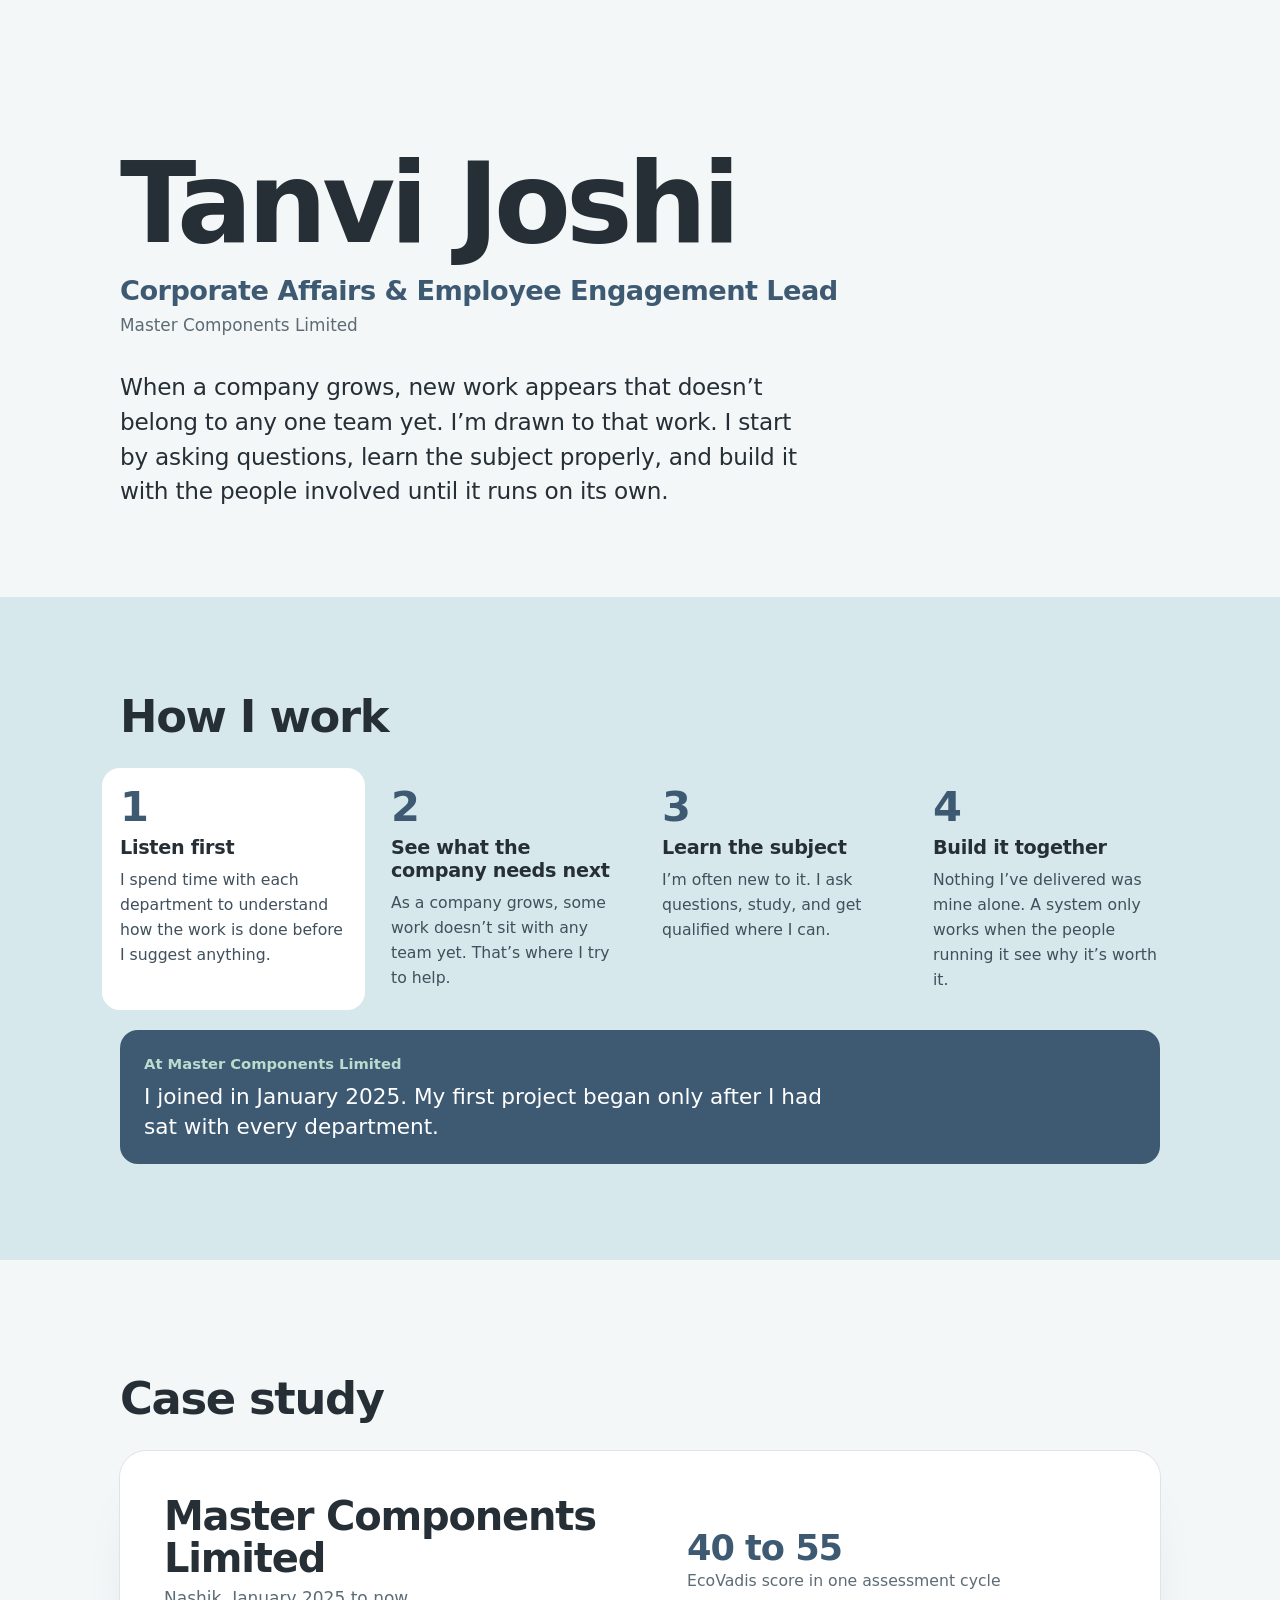
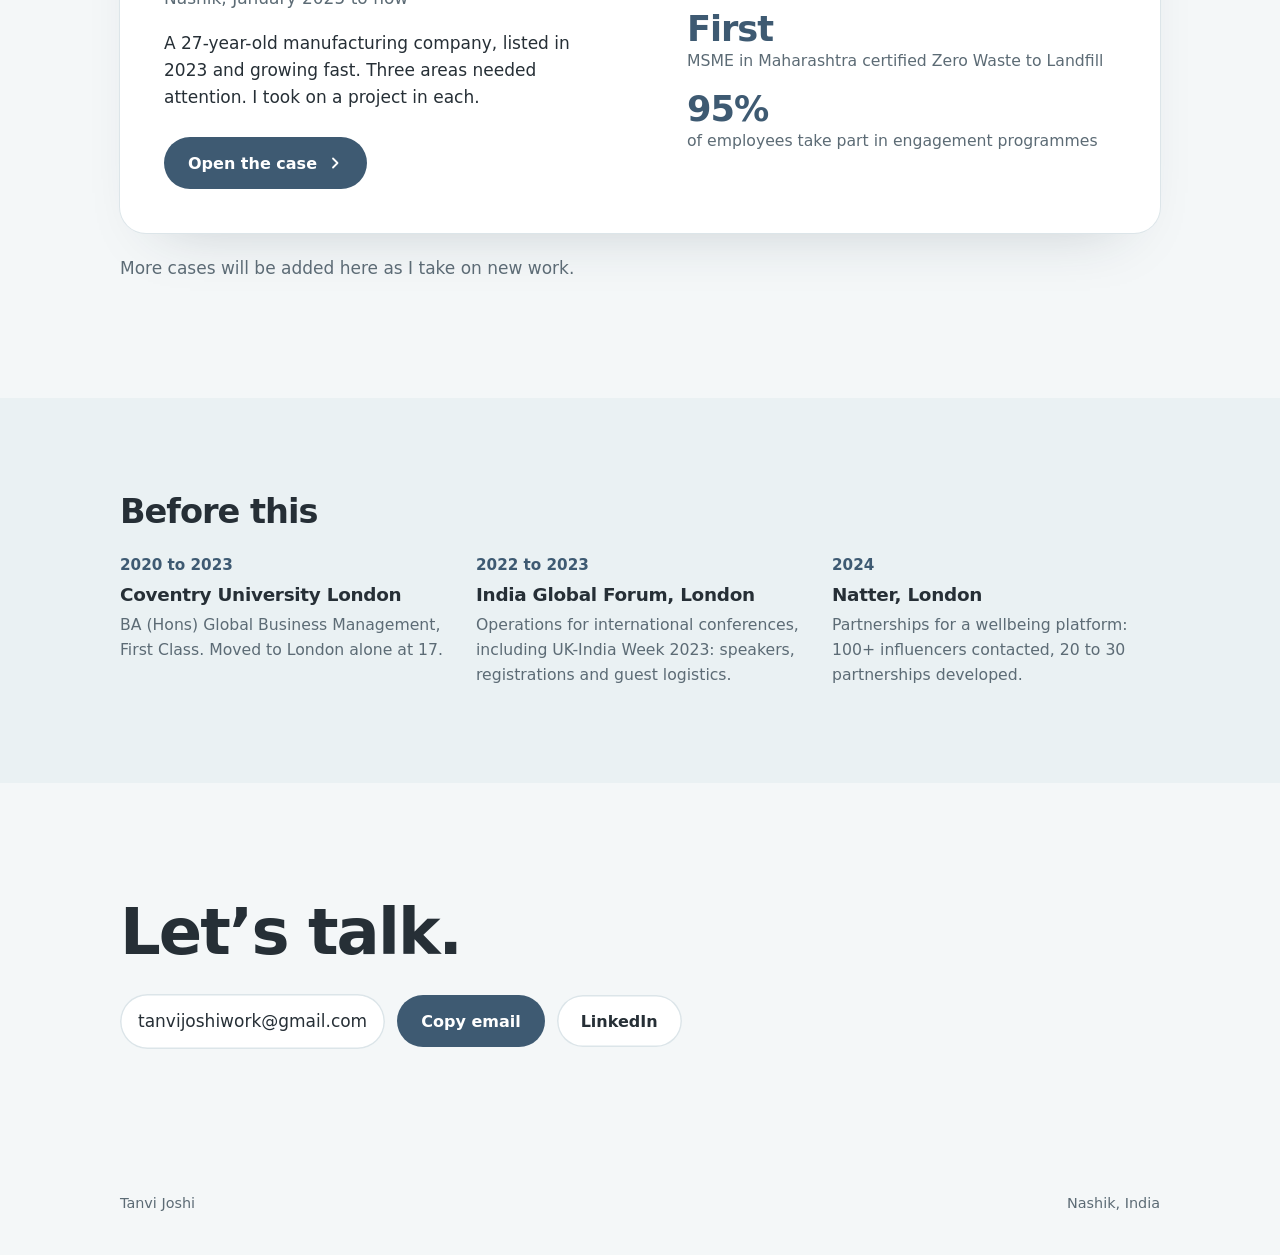
==== index.html @ e61eb274 "Rebuild portfolio around one case study, with a locked-down page Home page: title, pitch and how I w" ====
<!doctype html>
<html lang="en">
<head>
<meta charset="utf-8">
<meta name="viewport" content="width=device-width,initial-scale=1">
<meta http-equiv="Content-Security-Policy" content="default-src 'none'; script-src 'self'; style-src 'self' https://fonts.googleapis.com; font-src https://fonts.gstatic.com; img-src 'self'; base-uri 'none'; form-action 'none'; object-src 'none'">
<meta name="referrer" content="strict-origin-when-cross-origin">
<title>Tanvi Joshi Portfolio</title>
<meta name="theme-color" content="#f4f7f8">
<meta name="description" content="Tanvi Joshi, Corporate Affairs &amp; Employee Engagement Lead at Master Components Limited. Case study inside.">
<link rel="preconnect" href="https://fonts.googleapis.com">
<link rel="preconnect" href="https://fonts.gstatic.com" crossorigin>
<link rel="stylesheet" href="https://fonts.googleapis.com/css2?family=Bricolage+Grotesque:opsz,wght@12..96,600;12..96,700;12..96,800&family=Geist:wght@400;500;600&display=swap">
<link rel="stylesheet" href="site.css">
<script src="site.js" defer></script>
</head>
<body>

<a class="skip" href="#main">Skip to content</a>
<main id="main">

<div data-view="home" class="on">
  <section class="hero"><div class="wrap">
    <h1>Tanvi Joshi</h1>
    <p class="role">Corporate Affairs &amp; Employee Engagement Lead <span>Master Components Limited</span></p>
    <p class="pitch">When a company grows, new work appears that doesn’t belong to any one team yet. I’m drawn to that work. I start by asking questions, learn the subject properly, and build it with the people involved until it runs on its own.</p>
  </div></section>

  <section class="method" aria-labelledby="mh"><div class="wrap">
    <h2 id="mh">How I work</h2>
    <ol class="steps" id="steps">
      <li><button type="button" class="step" aria-pressed="true" data-i="0"><b>Listen first</b><span>I spend time with each department to understand how the work is done before I suggest anything.</span></button></li>
      <li><button type="button" class="step" aria-pressed="false" data-i="1"><b>See what the company needs next</b><span>As a company grows, some work doesn’t sit with any team yet. That’s where I try to help.</span></button></li>
      <li><button type="button" class="step" aria-pressed="false" data-i="2"><b>Learn the subject</b><span>I’m often new to it. I ask questions, study, and get qualified where I can.</span></button></li>
      <li><button type="button" class="step" aria-pressed="false" data-i="3"><b>Build it together</b><span>Nothing I’ve delivered was mine alone. A system only works when the people running it see why it’s worth it.</span></button></li>
    </ol>
    <div class="eg" id="eg" aria-live="polite">
      <p class="eg-label">At Master Components Limited</p>
      <p class="eg-item on">I joined in January 2025. My first project began only after I had sat with every department.</p>
      <p class="eg-item">Three areas stood out: the company’s story, employee engagement and ESG.</p>
      <p class="eg-item">I was new to ESG when I joined. I’ve since qualified as an internal auditor for three standards.</p>
      <p class="eg-item">Each of eight departments has its own ESG champion, so the system belongs to the people who run it.</p>
    </div>
  </div></section>

  <section class="cases" aria-labelledby="ch"><div class="wrap">
    <h2 id="ch">Case study</h2>
    <div class="card">
      <div>
        <h3>Master Components Limited</h3>
        <p class="when">Nashik, January 2025 to now</p>
        <p class="sum">A 27-year-old manufacturing company, listed in 2023 and growing fast. Three areas needed attention. I took on a project in each.</p>
        <a class="btn" href="#master-components" data-go="case">Open the case <svg viewBox="0 0 16 16" aria-hidden="true"><path d="M6 3.5L10.5 8 6 12.5" fill="none" stroke="currentColor" stroke-width="1.8" stroke-linecap="round" stroke-linejoin="round"/></svg></a>
      </div>
      <ul class="heads">
        <li><b>40 to 55</b><span>EcoVadis score in one assessment cycle</span></li>
        <li><b>First</b><span>MSME in Maharashtra certified Zero Waste to Landfill</span></li>
        <li><b>95%</b><span>of employees take part in engagement programmes</span></li>
      </ul>
    </div>
    <p class="more">More cases will be added here as I take on new work.</p>
  </div></section>

  <section class="before" aria-labelledby="bh"><div class="wrap">
    <h2 id="bh">Before this</h2>
    <ul class="blist">
      <li><time>2020 to 2023</time><b>Coventry University London</b><span>BA (Hons) Global Business Management, First Class. Moved to London alone at 17.</span></li>
      <li><time>2022 to 2023</time><b>India Global Forum, London</b><span>Operations for international conferences, including UK-India Week 2023: speakers, registrations and guest logistics.</span></li>
      <li><time>2024</time><b>Natter, London</b><span>Partnerships for a wellbeing platform: 100+ influencers contacted, 20 to 30 partnerships developed.</span></li>
    </ul>
  </div></section>

  <section class="contact" id="contact" aria-labelledby="kh"><div class="wrap">
    <h2 id="kh">Let’s talk.</h2>
    <div class="cta">
      <span class="addr" id="email">tanvijoshiwork@gmail.com</span>
      <button class="btn" type="button" id="copy">Copy email</button>
      <a class="btn plain" href="https://linkedin.com/in/tanvi-joshi-b106b91aa" target="_blank" rel="noopener noreferrer">LinkedIn</a>
    </div>
  </div></section>
</div>

<div data-view="case" id="master-components">
  <nav class="rail" aria-label="Case sections"><div class="wrap">
    <a class="btn plain sm" href="#top" data-go="home"><svg viewBox="0 0 16 16" aria-hidden="true"><path d="M10 3.5L5.5 8l4.5 4.5" fill="none" stroke="currentColor" stroke-width="1.8" stroke-linecap="round" stroke-linejoin="round"/></svg> Back</a>
    <div class="rail-links" id="rail">
      <a href="#context">The company</a><a href="#entry">How I came in</a><a href="#weeks">First weeks</a><a href="#gaps">Gaps</a><a href="#beyond">Beyond</a><a href="#resistance">Resistance</a><a href="#voices">Colleagues</a>
    </div>
  </div></nav>
  <section class="case-head"><div class="wrap">
    <p class="kicker">Case study, January 2025 to now</p>
    <h1>Master Components Limited</h1>
    <p class="dek">A partnership manufacturing company founded in 1999 became a listed company in 2023. I joined to take on the work that change brought with it.</p>
  </div></section>

  <section class="chapter tint" id="context"><div class="wrap narrow">
    <h2>Where the company was</h2>
    <p>Master Components Limited is based in Nashik. It manufactures plastic moulded components for other businesses, mostly for industrial, automotive and electrical applications.</p>
    <p>Growth after the listing was rapid. New things kept getting added to the task list while everyone’s hands were already full. What a listed company owes the outside world, in how it communicates, complies and looks after its people, was new to almost everyone.</p>
  </div></section>

  <section class="chapter" id="entry"><div class="wrap narrow">
    <h2>How I came in</h2>
    <p>I’m part of the promoter family. That is a head start most people in the company never had, and I wanted to put it to the best possible use.</p>
    <p>I had spent four years in London. When I saw how fast the company was growing and how much new work was piling up, I decided to move back to India. I wanted to test whether someone with no technical background could add value in a factory.</p>
    <p>I had a platform most people don’t get. My job was to earn it.</p>
  </div></section>

  <section class="chapter tint" id="weeks"><div class="wrap narrow">
    <h2>My first weeks</h2>
    <p>I went department by department to learn what each one does and how it runs. I wasn’t looking for a role. I was looking for work that mattered to the company and belonged to no one.</p>
    <p>Three gaps stood out.</p>
  </div></section>

  <section class="wrap gaps" id="gaps" aria-labelledby="gh">
    <h2 id="gh">Gaps</h2>
<article class="gap" id="gap1">
  <header><h3>The company’s story wasn’t being told</h3></header>
  <dl class="rows"><div class="row"><dt>What I noticed</dt><dd>A 27-year journey, and nobody telling it. LinkedIn was used for festival greetings.</dd></div><div class="row"><dt>Why it mattered</dt><dd>A listed company has shareholders, customers and suppliers who need to know where it came from and where it’s going. So do the people deciding whether to partner with it or apply for a job there.</dd></div><div class="row"><dt>What I did</dt><dd><ul><li>Rebuilt the brand around the journey: story, vision, mission, colours and tone</li><li>Revamped the website and the leadership’s visiting cards</li><li>Turned LinkedIn into the place where shareholders, customers and partners follow the business</li><li>Designed and reviewed the entire annual report with the Company Secretary’s team</li><li>Built 30+ leadership decks, including the AGM deck</li></ul></dd></div><div class="row"><dt>Measured by</dt><dd><ul class="measures"><li><b>+40%</b> website traffic after the relaunch</li><li><b>100 to 1,000+</b> LinkedIn followers</li></ul></dd></div></dl>
  <figure class="shot"><img src="img/web.jpg" alt="The redesigned Master Group website home page" loading="lazy"><figcaption>The relaunched website, <a href="https://master-group.in" target="_blank" rel="noopener noreferrer">master-group.in</a></figcaption></figure>
  <p class="effect"><b>What changed for the company</b>The company now tells one story everywhere: on its website, on LinkedIn and in its annual report. Shareholders, customers and partners can follow what the business is doing.</p>
</article>
<article class="gap" id="gap2">
  <header><h3>People had HR, but no engagement</h3></header>
  <dl class="rows"><div class="row"><dt>What I noticed</dt><dd>Processes ran, but there was nowhere to be heard, celebrate a win or switch off for two hours.</dd></div><div class="row"><dt>Why it mattered</dt><dd>It makes people feel part of the family. A few unfiltered conversations help you loosen up and get comfortable with the people around you. It’s also the one place where people who don’t work in cross-functional teams meet colleagues from other departments.</dd></div><div class="row"><dt>What I did</dt><dd><ul><li>Started monthly townhalls, Employee of the Quarter and company-wide celebrations</li><li>Launched the group’s first sports league</li><li>Opened one-on-ones to every employee</li><li>Rebuilt onboarding, then an automated open-positions tracker with a dashboard</li><li>Now leading the appraisal system and code of conduct, with my HR team</li></ul></dd></div><div class="row"><dt>Measured by</dt><dd><ul class="measures"><li><b>95%</b> of employees take part</li><li><b>12</b> townhalls a year</li></ul></dd></div></dl>
  <div class="slider events" data-slider aria-roledescription="carousel" aria-label="Engagement events">
  <div class="s-track" tabindex="0">
    <figure class="slide"><img src="img/mplgroup.jpg" alt="Around sixty employees in team shirts and caps at the cricket ground" loading="lazy" class="op45"><figcaption><b>Master Premier League</b><span>The group’s first sports league.</span></figcaption></figure>
    <figure class="slide"><img src="img/eng-foundation-day.jpg" alt="Employees gathered at the factory gate for Foundation Day" loading="lazy" class="op40"><figcaption><b>Foundation Day</b><span>The whole company, every department.</span></figcaption></figure>
    <figure class="slide"><img src="img/eng-townhall.jpg" alt="Employees lined up on either side of a room for a team game" loading="lazy" class="op40"><figcaption><b>Monthly townhall</b><span>Twelve a year, with an activity each time.</span></figcaption></figure>
    <figure class="slide"><img src="img/eng-leadership-training.jpg" alt="A trainer leading managers standing in two rows" loading="lazy" class="op45"><figcaption><b>Leadership training</b><span>For managers and team leads.</span></figcaption></figure>
    <figure class="slide"><img src="img/eng-blood-donation.jpg" alt="Three employees smiling on recliners while donating blood" loading="lazy" class="op55"><figcaption><b>Blood donation camp</b><span>On site, for employees.</span></figcaption></figure>
    <figure class="slide"><img src="img/eng-first-aid.jpg" alt="A trainer presenting first aid guidance with a CPR mannequin" loading="lazy" class="op50"><figcaption><b>First aid training</b><span>Hands-on, taught in Marathi.</span></figcaption></figure>
    <figure class="slide"><img src="img/eng-quality-month.jpg" alt="A team presenting at the Kaizen competition" loading="lazy" class="op45"><figcaption><b>Quality Month</b><span>A Kaizen competition judged by a panel.</span></figcaption></figure>
    <figure class="slide"><img src="img/eng-posh.jpg" alt="A speaker leading a POSH session for a room of employees" loading="lazy" class="op50"><figcaption><b>POSH training</b><span>Awareness sessions for all staff.</span></figcaption></figure>
    <figure class="slide"><img src="img/eng-financial-literacy.jpg" alt="A speaker on stage before a packed auditorium holding up phone lights" loading="lazy" class="op40"><figcaption><b>Financial literacy evening</b><span>With CA Rachana Ranade, in one of Nashik’s largest auditoriums.</span></figcaption></figure>
    <figure class="slide"><img src="img/eng-leadership-dinner.jpg" alt="The leadership team and families in a group photo" loading="lazy" class="op45"><figcaption><b>Leadership dinner</b><span>For the leadership team and their families.</span></figcaption></figure>
  </div>
  <div class="s-nav"><button type="button" class="s-btn s-prev" aria-label="Previous"><svg viewBox="0 0 16 16" aria-hidden="true"><path d="M10 3.5L5.5 8l4.5 4.5" fill="none" stroke="currentColor" stroke-width="1.8" stroke-linecap="round" stroke-linejoin="round"/></svg></button><span class="s-count" aria-live="polite">1 / 10</span><button type="button" class="s-btn s-next" aria-label="Next"><svg viewBox="0 0 16 16" aria-hidden="true"><path d="M6 3.5L10.5 8 6 12.5" fill="none" stroke="currentColor" stroke-width="1.8" stroke-linecap="round" stroke-linejoin="round"/></svg></button></div>
</div>
  <p class="effect"><b>What changed for the company</b>People from different departments now know each other. In the engagement survey I ran, employees said they value the time the company sets aside for it.</p>
</article>
<article class="gap" id="gap3">
  <header><h3>ESG had no owner</h3></header>
  <dl class="rows"><div class="row"><dt>What I noticed</dt><dd>One customer had asked for an EcoVadis assessment. Earlier attempts hadn’t gone far, and I didn’t know what ESG was either.</dd></div><div class="row"><dt>Why it mattered</dt><dd>Customers had started asking for ESG ratings. Meeting them protects the business we have and helps win more.</dd></div><div class="row"><dt>What I did</dt><dd><ul><li>Learned ESG from scratch, then scoped the programme and its resources</li><li>Appointed a champion in each of eight departments, so the work runs without pulling in department heads daily</li><li>Took the company through Zero Waste to Landfill in three months</li><li>Extended the GHG inventory to Scope 1, 2 and 3, independently verified</li><li>Qualified as a certified internal auditor for ISO 14001, ISO 45001 and IATF 16949</li><li>Now building one management system for every certification</li></ul></dd></div><div class="row"><dt>Measured by</dt><dd><ul class="measures"><li><b>40 to 55</b> EcoVadis score in one cycle</li><li><b>First</b> MSME in Maharashtra certified Zero Waste to Landfill, now Gold</li><li><b>0</b> non-conformities in the ISO 14001 and 45001 audit</li><li><b>₹25L+</b> saved by negotiating every ESG quotation</li></ul></dd></div></dl>
  <div class="slider certs" data-slider aria-roledescription="carousel" aria-label="Certificates">
  <div class="s-track" tabindex="0">
    <figure class="slide cert"><img src="img/cert-zwl-gold.jpg" alt="TÜV SÜD certificate for Zero Waste, maturity level Gold" loading="lazy"><figcaption><b>Zero Waste to Landfill, Gold</b><span>TÜV SÜD, DIN SPEC 91436</span></figcaption></figure>
    <figure class="slide cert"><img src="img/cert-ghg-14064.jpg" alt="BSCIC verification statement for the greenhouse gas inventory" loading="lazy"><figcaption><b>GHG inventory, verified</b><span>BSCIC, ISO 14064-1</span></figcaption></figure>
    <figure class="slide cert"><img src="img/cert-iso14001.jpg" alt="BSCIC certificate for ISO 14001" loading="lazy"><figcaption><b>Environmental management</b><span>BSCIC, ISO 14001</span></figcaption></figure>
    <figure class="slide cert"><img src="img/cert-iso45001.jpg" alt="BSCIC certificate for ISO 45001" loading="lazy"><figcaption><b>Health and safety management</b><span>BSCIC, ISO 45001</span></figcaption></figure>
  </div>
  <div class="s-nav"><button type="button" class="s-btn s-prev" aria-label="Previous"><svg viewBox="0 0 16 16" aria-hidden="true"><path d="M10 3.5L5.5 8l4.5 4.5" fill="none" stroke="currentColor" stroke-width="1.8" stroke-linecap="round" stroke-linejoin="round"/></svg></button><span class="s-count" aria-live="polite">1 / 4</span><button type="button" class="s-btn s-next" aria-label="Next"><svg viewBox="0 0 16 16" aria-hidden="true"><path d="M6 3.5L10.5 8 6 12.5" fill="none" stroke="currentColor" stroke-width="1.8" stroke-linecap="round" stroke-linejoin="round"/></svg></button></div>
</div>
  <p class="effect"><b>What changed for the company</b>One customer asking became several, and the company could answer each one. New business prospects now count ESG in our favour.</p>
</article>
  </section>

  <section class="chapter" id="beyond"><div class="wrap narrow">
    <h2>Beyond the three gaps</h2>
    <p>Two cross-functional projects I work on with senior leadership.</p>
    <dl class="pairs">
      <div><dt>Organisation structure</dt><dd>Designing the company’s structure and functions with the VP and Strategy Head.</dd></div>
      <div><dt>Employee stock options</dt><dd>Designing the ESOP with the Company Secretary and the Strategy Head.</dd></div>
    </dl>
  </div></section>

  <section class="chapter tint" id="resistance"><div class="wrap narrow">
    <h2>The resistance</h2>
    <p>Most of my colleagues have spent 25 years in the company or the industry. Every project met pushback at first, because moving from MSME habits to corporate ones was unfamiliar.</p>
    <p>What worked was showing the benefit in their terms. People followed the ESG systems once they saw those systems help us keep customers and win new ones. The townhalls earned their place once people felt the difference of two hours a month that weren’t about work.</p>
  </div></section>

  <section class="chapter" id="voices"><div class="wrap narrow">
    <h2>What colleagues say</h2>
    <div class="quotes">
      <blockquote><p>“You’re dedicated, honest and result-oriented. You make sure the work crosses the finish line, in its goals and in its purpose.”</p></blockquote>
      <blockquote><p>“You deep-dive into everything you decide to do, and work on it till it’s perfect.”</p></blockquote>
    </div>
  </div></section>

  <section class="case-end"><div class="wrap">
    <h2><span>This is one case.</span> <span>I’m open to the next.</span></h2>
    <div class="cta"><a class="btn" href="#contact" data-go="home" data-then="contact">Get in touch</a><a class="btn plain" href="#top" data-go="home"><svg viewBox="0 0 16 16" aria-hidden="true"><path d="M10 3.5L5.5 8l4.5 4.5" fill="none" stroke="currentColor" stroke-width="1.8" stroke-linecap="round" stroke-linejoin="round"/></svg> Back to the start</a></div>
  </div></section>
</div>

</main>
<footer><div class="wrap"><span>Tanvi Joshi</span><span>Nashik, India</span></div></footer>

</body>
</html>
---- site.css ----
:root{color-scheme:light;box-sizing:border-box}body{margin:0;padding:0}img{max-width:100%}[hidden]{display:none!important}

/* Layout: one pitch, one method, one case behind a button. The case is a single column read top to bottom; every gap uses the same four rows. */
:root{
  --bg:#f4f7f8; --surface:#ffffff; --band:#eaf1f3; --line:#dce5e9;
  --fg:#262f36; --muted:#5c6b75;
  --blue:#3e5a72; --blue-soft:#e5eef3; --aqua:#d6e8ec; --mint:#b9dccf; --mint-ink:#3a7362; --mint-soft:#e7f2ee;
  --display:"Bricolage Grotesque","Segoe UI",system-ui,sans-serif;
  --text:"Geist","Segoe UI",system-ui,sans-serif;
  --ease:cubic-bezier(.23,1,.32,1);
  --gl:max(20px,env(safe-area-inset-left,0px)); --gr:max(20px,env(safe-area-inset-right,0px));
  color-scheme:light;
}
*{box-sizing:border-box}
html{scroll-behavior:smooth;scroll-padding-top:calc(24px + env(safe-area-inset-top,0px))}
body{background:var(--bg);color:var(--fg);font:400 1.0625rem/1.6 var(--text);-webkit-font-smoothing:antialiased}
h1,h2,h3{font-family:var(--display);margin:0;text-wrap:balance;letter-spacing:-.03em;line-height:1.05}
p,ul,dl,dd,figure{margin:0}
a{color:inherit}
a,button{touch-action:manipulation;-webkit-tap-highlight-color:transparent}
:focus-visible{outline:2px solid var(--blue);outline-offset:3px;border-radius:6px}
.wrap{max-width:1080px;margin:0 auto;padding-left:var(--gl);padding-right:var(--gr)}
.narrow{max-width:760px}
.skip{position:absolute;left:var(--gl);top:-60px;background:var(--blue);color:#fff;padding:10px 16px;border-radius:999px;font-weight:600;text-decoration:none;z-index:20}
.skip:focus{top:12px}
.btn{display:inline-flex;align-items:center;gap:10px;min-height:52px;padding:0 24px;border-radius:999px;border:0;background:var(--blue);color:#fff;font:600 1rem var(--text);text-decoration:none;cursor:pointer;transition:transform 160ms var(--ease),background-color 160ms ease}
.btn svg{width:16px;height:16px}
.btn:active{transform:scale(.98)}
.btn.soft{background:var(--mint);color:var(--fg)}
.btn.plain{background:var(--surface);color:var(--fg);box-shadow:inset 0 0 0 1.5px var(--line)}
@media (hover:hover) and (pointer:fine){.btn:hover{background:#334c61}.btn.soft:hover{background:#a8d0c1}.btn.plain:hover{background:var(--blue-soft)}}

/* home */
.hero{padding-block:clamp(72px,12vw,150px) clamp(48px,7vw,88px)}
.hero h1{font-size:clamp(3.2rem,9vw,7rem);font-weight:800;letter-spacing:-.045em;line-height:.95}
.hero .role{font:600 clamp(1.2rem,2.3vw,1.7rem)/1.25 var(--display);color:var(--blue);margin-top:18px;letter-spacing:-.02em;text-wrap:balance}
.hero .role span{display:block;font:500 .62em/1.4 var(--text);color:var(--muted);letter-spacing:0;margin-top:6px}
.hero .pitch{font-size:clamp(1.15rem,2vw,1.45rem);line-height:1.5;max-width:46ch;margin-top:32px;letter-spacing:-.01em}
.method{background:var(--aqua);padding-block:clamp(56px,8vw,96px)}
.method h2{font-size:clamp(1.9rem,4vw,2.8rem);font-weight:700}
.steps{list-style:none;padding:0;margin:28px -18px 0;display:grid;grid-template-columns:repeat(4,minmax(0,1fr));gap:8px;counter-reset:s}
.steps li{counter-increment:s;display:flex;min-width:0}
.step{all:unset;box-sizing:border-box;cursor:pointer;display:flex;flex-direction:column;gap:8px;width:100%;padding:18px;border-radius:18px;transition:background-color 200ms ease,transform 160ms var(--ease)}
.step::before{content:counter(s);font:800 2.6rem/1 var(--display);color:var(--blue)}
.step:focus-visible{outline:2px solid var(--blue);outline-offset:3px}
.step:active{transform:scale(.98)}
.step[aria-pressed="true"]{background:var(--surface)}
@media (hover:hover) and (pointer:fine){.step:hover{background:color-mix(in srgb,var(--surface) 55%,transparent)}.step[aria-pressed="true"]:hover{background:var(--surface)}}
.eg{margin-top:20px;background:var(--blue);color:#fff;border-radius:18px;padding:22px 24px;display:flex;flex-direction:column;gap:6px}
.eg-label{color:var(--mint);font-weight:600;font-size:.92rem}
.eg-item{font-size:clamp(1.1rem,2vw,1.35rem);line-height:1.4;max-width:52ch}
html.js .eg-item{display:none}
html.js .eg-item.on{display:block;animation:in 320ms var(--ease) both}
.steps b{font:700 1.2rem/1.2 var(--display);letter-spacing:-.015em}
.steps span{color:#40505c;font-size:.98rem}
@media (max-width:820px){.steps{grid-template-columns:repeat(2,minmax(0,1fr))}}
@media (max-width:460px){.steps{grid-template-columns:1fr}}
@media (max-width:1140px){.steps{margin-inline:0}}
.cases{padding-block:clamp(64px,9vw,120px)}
.cases h2{font-size:clamp(1.9rem,4vw,2.8rem);font-weight:700;margin-bottom:28px}
.card{background:var(--surface);border-radius:26px;padding:clamp(24px,4vw,44px);display:grid;grid-template-columns:minmax(0,1.1fr) minmax(0,1fr);gap:clamp(24px,4vw,56px);align-items:center;box-shadow:0 0 0 1px var(--line),0 30px 60px -40px rgba(30,48,64,.25)}
.card h3{font-size:clamp(1.7rem,3.4vw,2.5rem);font-weight:800}
.card .when{color:var(--muted);margin-top:6px}
.card .sum{margin-top:18px;max-width:38ch}
.card .btn{margin-top:26px}
.heads{list-style:none;padding:0;display:flex;flex-direction:column;gap:18px}
.heads li{display:flex;flex-direction:column;gap:2px}
.heads b{font:800 clamp(1.6rem,3vw,2.2rem)/1 var(--display);color:var(--blue);letter-spacing:-.03em;white-space:nowrap}
.heads span{color:var(--muted);font-size:.98rem}
.more{margin-top:22px;color:var(--muted);max-width:60ch}
@media (max-width:820px){.card{grid-template-columns:1fr}}
.before{background:var(--band);padding-block:clamp(56px,8vw,96px)}
.before h2{font-size:clamp(1.6rem,3vw,2.1rem);font-weight:700;margin-bottom:24px}
.blist{list-style:none;padding:0;display:grid;grid-template-columns:repeat(3,minmax(0,1fr));gap:28px}
.blist li{display:flex;flex-direction:column;gap:6px;min-width:0}
.blist time{color:var(--blue);font-weight:600;font-size:.95rem;font-variant-numeric:tabular-nums}
.blist b{font:700 1.15rem/1.25 var(--display);letter-spacing:-.015em}
.blist span{color:var(--muted);font-size:.98rem}
@media (max-width:820px){.blist{grid-template-columns:1fr}}
.contact{padding-block:clamp(64px,9vw,120px)}
.contact h2{font-size:clamp(2.2rem,6vw,4rem);font-weight:800;max-width:16ch}
.contact p{color:var(--muted);margin-top:16px;max-width:52ch}
.cta{display:flex;flex-wrap:wrap;gap:12px;align-items:center;margin-top:28px}
.addr{padding:14px 18px;border-radius:999px;background:var(--surface);box-shadow:inset 0 0 0 1.5px var(--line);user-select:all;overflow-wrap:anywhere}
footer{padding-block:28px 40px;color:var(--muted);font-size:.9rem}
footer .wrap{display:flex;justify-content:space-between;gap:12px;flex-wrap:wrap}

/* case */
.rail{position:sticky;top:env(safe-area-inset-top,0px);z-index:10;background:color-mix(in srgb,var(--bg) 90%,transparent);backdrop-filter:blur(10px);-webkit-backdrop-filter:blur(10px);box-shadow:0 1px 0 var(--line)}
.rail .wrap{display:flex;align-items:center;gap:14px;padding-block:10px}
.btn.sm{min-height:40px;padding:0 14px;font-size:.92rem;flex:none}
.rail-links{position:relative;display:flex;gap:4px;overflow-x:auto;scrollbar-width:none;min-width:0}
.rail-links::-webkit-scrollbar{display:none}
.rail-links a{white-space:nowrap;padding:8px 12px;border-radius:999px;font-size:.9rem;font-weight:500;color:var(--muted);text-decoration:none;transition:background-color 180ms ease,color 180ms ease}
.rail-links a.cur{background:var(--blue);color:#fff}
.chapter,.gap,.gaps{scroll-margin-top:calc(76px + env(safe-area-inset-top,0px))}
.gaps>h2{font-size:clamp(1.7rem,3.4vw,2.4rem);font-weight:700;margin-bottom:calc(-1 * clamp(12px,3vw,36px))}
.effect{background:var(--mint-soft);border-radius:16px;padding:18px 20px;display:flex;flex-direction:column;gap:4px}
.effect b{color:var(--mint-ink);font-weight:600}
.pairs{margin-top:22px;display:flex;flex-direction:column}
.pairs div{display:grid;grid-template-columns:minmax(0,13rem) 1fr;gap:6px 28px;padding-block:16px;border-top:1px solid var(--line)}
.pairs dt{font-weight:600;color:var(--blue)}
@media (max-width:640px){.pairs div{grid-template-columns:1fr}}
.quotes{display:grid;grid-template-columns:repeat(2,minmax(0,1fr));gap:28px;margin-top:8px}
.quotes blockquote{margin:0;padding-left:20px;border-left:3px solid var(--mint);display:flex;flex-direction:column;gap:12px;justify-content:space-between}
.quotes p{font:600 clamp(1.15rem,2vw,1.4rem)/1.35 var(--display);letter-spacing:-.015em}
.quotes cite{font-style:normal;color:var(--muted);font-size:.92rem}
@media (max-width:640px){.quotes{grid-template-columns:1fr}}
.case-head{padding-block:clamp(40px,7vw,88px) clamp(36px,5vw,64px)}
.case-head .kicker{color:var(--blue);font-weight:600}
.case-head h1{font-size:clamp(2.6rem,7vw,5.2rem);font-weight:800;letter-spacing:-.04em;line-height:.98;margin-top:10px}
.case-head .dek{font-size:clamp(1.2rem,2.2vw,1.55rem);line-height:1.4;max-width:34ch;margin-top:24px}
.chapter{padding-block:clamp(40px,6vw,72px)}
.chapter.tint{background:var(--band)}
.chapter h2{font-size:clamp(1.7rem,3.4vw,2.4rem);font-weight:700;margin-bottom:18px}
.chapter p{max-width:62ch}
.chapter p+p{margin-top:14px}
.gaps{padding-block:clamp(40px,6vw,72px);display:flex;flex-direction:column;gap:clamp(40px,6vw,72px)}
.gap{background:var(--surface);border-radius:26px;padding:clamp(22px,4vw,44px);box-shadow:0 0 0 1px var(--line);display:flex;flex-direction:column;gap:28px;min-width:0}
.gap header{display:flex;flex-direction:column;gap:8px}
.gnum{align-self:flex-start;background:var(--mint-soft);color:var(--mint-ink);font-weight:600;font-size:.9rem;padding:4px 12px;border-radius:999px}
.gap h3{font-size:clamp(1.6rem,3.4vw,2.4rem);font-weight:800}
.rows{display:flex;flex-direction:column}
.row{display:grid;grid-template-columns:minmax(0,11rem) 1fr;gap:8px 28px;padding-block:18px;border-top:1px solid var(--line)}
.row dt{font-weight:600;color:var(--blue)}
.row dd{min-width:0}
.row ul{padding-left:1.1em;display:flex;flex-direction:column;gap:6px}
.measures{list-style:none;padding:0!important;display:grid!important;grid-template-columns:repeat(auto-fit,minmax(240px,1fr));gap:18px 28px!important}
.measures li{display:flex;flex-direction:column;gap:2px;color:var(--muted);font-size:.98rem}
.measures b{font:800 clamp(1.7rem,3vw,2.2rem)/1.05 var(--display);color:var(--fg);letter-spacing:-.03em}
@media (max-width:640px){.row{grid-template-columns:1fr}}
.shot img{display:block;width:100%;height:auto;border-radius:16px;aspect-ratio:16/9;object-fit:cover;background:var(--band)}
.shot figcaption{margin-top:10px;color:var(--muted);font-size:.92rem}
.slider{display:flex;flex-direction:column;gap:12px;min-width:0}
.s-track{display:flex;gap:16px;overflow-x:auto;scroll-snap-type:x mandatory;scroll-behavior:smooth;scrollbar-width:none;overscroll-behavior-x:contain}
.s-track::-webkit-scrollbar{display:none}
.slide{flex:0 0 100%;scroll-snap-align:start;display:flex;flex-direction:column;gap:12px;min-width:0}
.slide img{display:block;width:100%;height:auto;aspect-ratio:16/10;object-fit:cover;border-radius:16px;background:var(--band)}
.slide figcaption{display:flex;flex-wrap:wrap;gap:4px 10px;align-items:baseline}
.slide figcaption b{font:700 1.1rem var(--display);letter-spacing:-.015em}
.slide figcaption span{color:var(--muted);font-size:.95rem}
.certs .slide{flex-basis:calc((100% - 32px)/3)}
.certs .slide img{aspect-ratio:3/4;object-fit:contain;background:#fff;box-shadow:0 0 0 1px var(--line)}
.certs .slide figcaption{flex-direction:column;gap:0}
@media (max-width:720px){.certs .slide{flex-basis:calc((100% - 16px)/2)}}
@media (max-width:440px){.certs .slide{flex-basis:78%}}
.s-nav{display:flex;align-items:center;justify-content:flex-end;gap:10px}
.s-btn{width:44px;height:44px;border-radius:999px;border:0;display:grid;place-items:center;cursor:pointer;background:var(--blue-soft);color:var(--blue);transition:transform 160ms var(--ease),opacity 160ms ease}
.s-btn svg{width:16px;height:16px}
.s-btn:active{transform:scale(.94)}
.s-btn:disabled{opacity:.35;cursor:default}
.s-count{color:var(--muted);font-size:.9rem;min-width:3.6em;text-align:center;font-variant-numeric:tabular-nums}
.case-end{background:var(--aqua);padding-block:clamp(48px,7vw,88px)}
.case-end h2{font-size:clamp(1.7rem,4vw,2.8rem);font-weight:800;text-wrap:wrap}
.case-end h2 span{display:block;white-space:nowrap}
.case-end .cta{margin-top:24px}
html.js [data-view]{display:none}
html.js [data-view].on{display:block;animation:in 420ms var(--ease) both}
@keyframes in{from{opacity:0;transform:translateY(12px)}to{opacity:1;transform:none}}
@media (prefers-reduced-motion:reduce){html{scroll-behavior:auto}.s-track{scroll-behavior:auto}html.js [data-view].on,html.js .eg-item.on{animation:none}.btn,.s-btn,.step,.rail-links a{transition:none}}

img.op40{object-position:50% 40%}
img.op45{object-position:50% 45%}
img.op50{object-position:50% 50%}
img.op55{object-position:50% 55%}
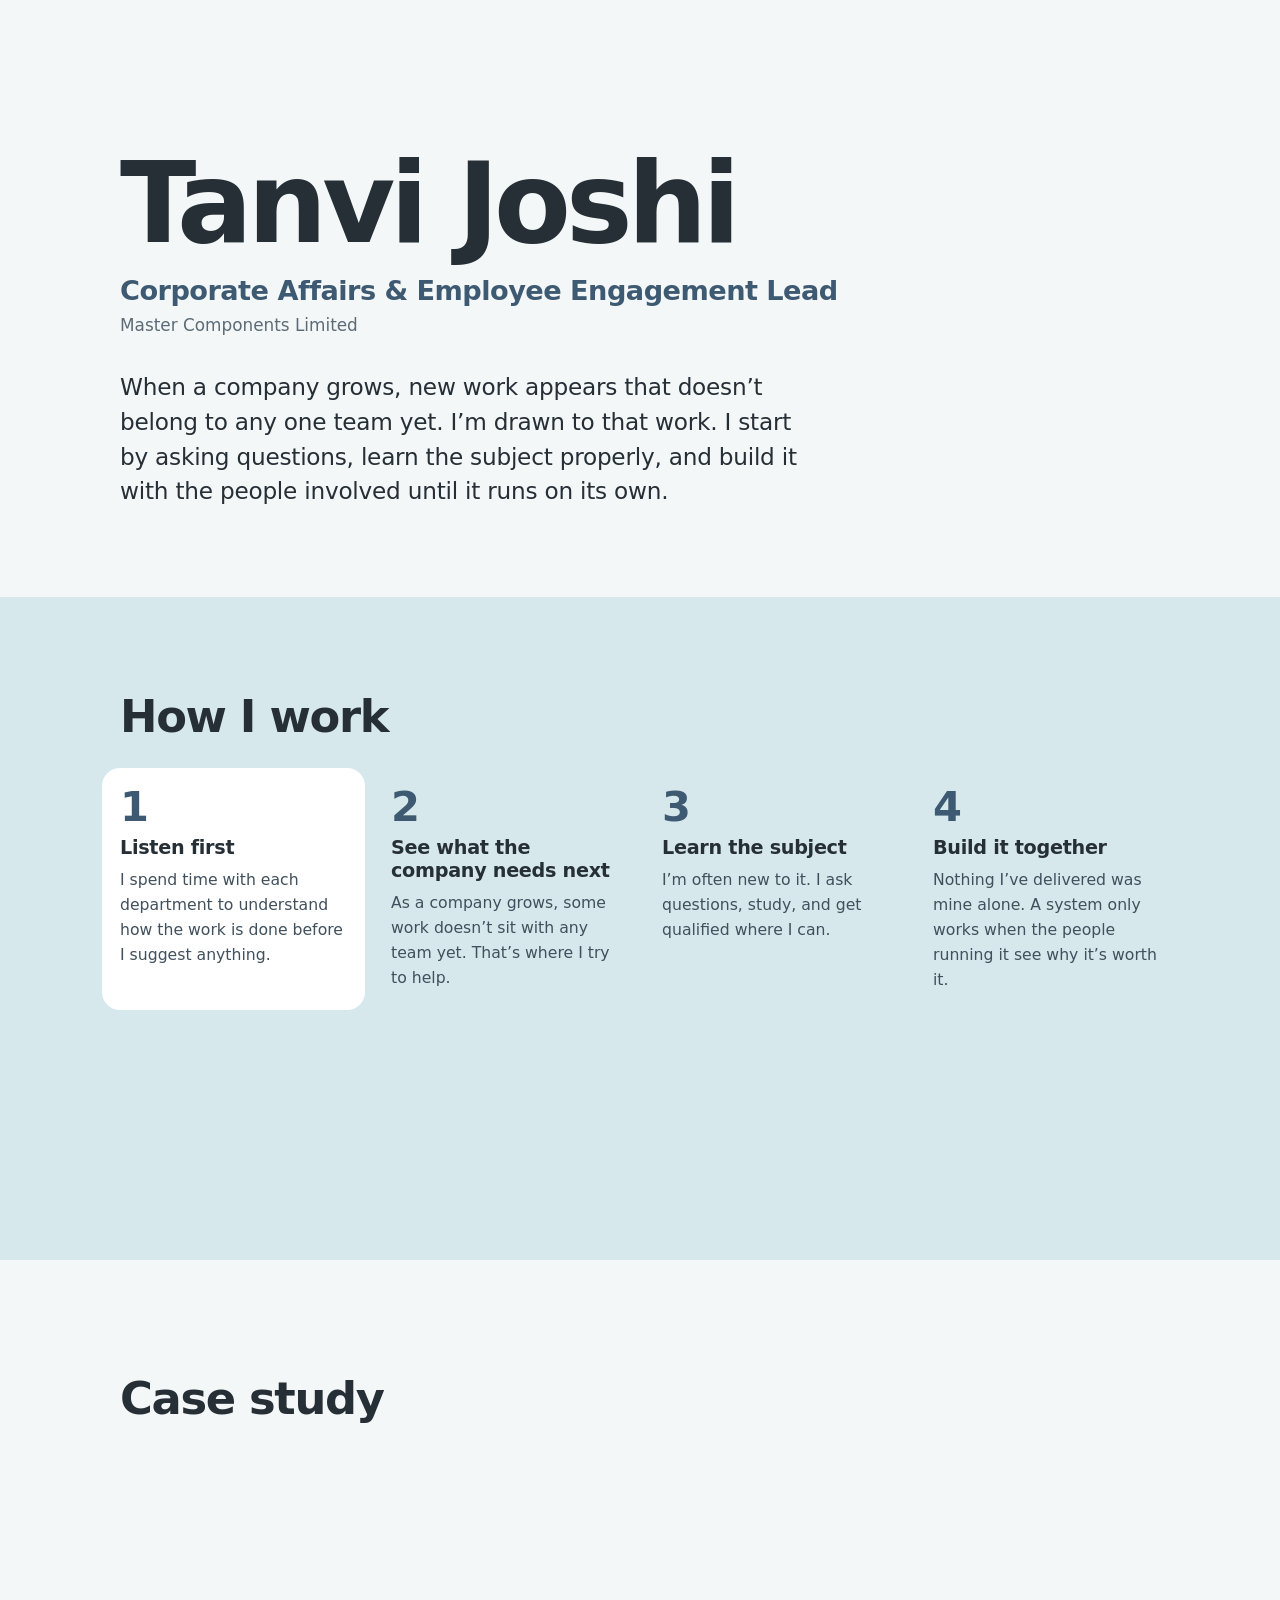
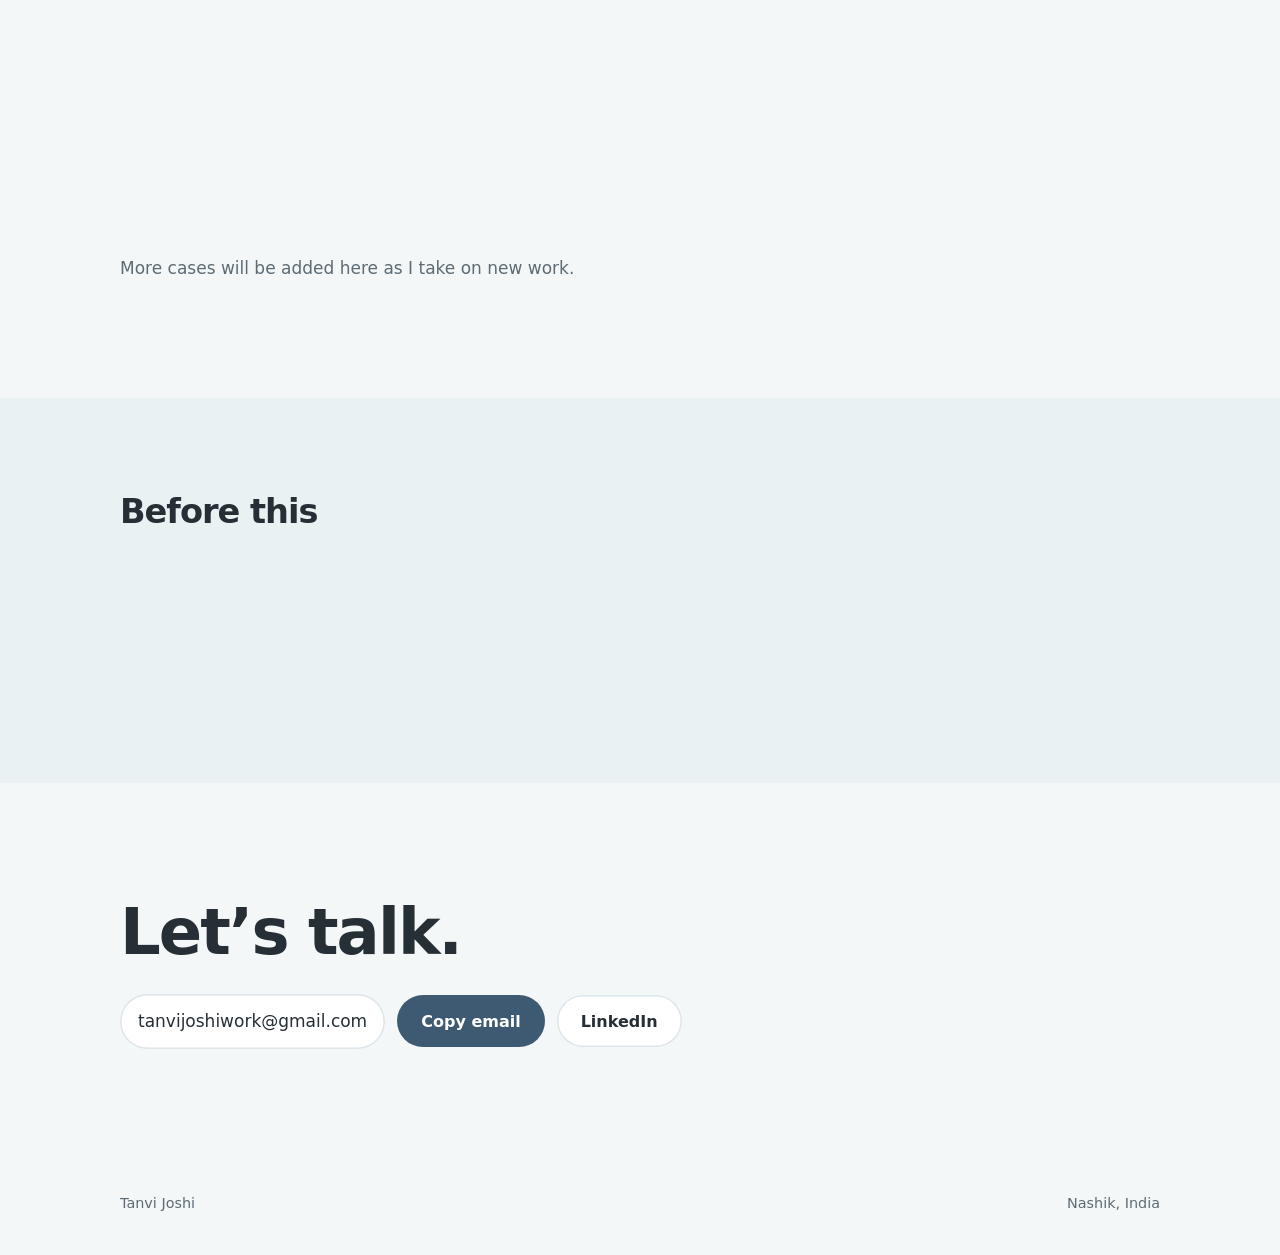
==== commit a3321891: "Add BRSR work to the ESG section and gentle motion Hero lines arrive in order, sections rise on scro" ====
--- a/index.html
+++ b/index.html
@@ -142,7 +142,7 @@
 </article>
 <article class="gap" id="gap3">
   <header><h3>ESG had no owner</h3></header>
-  <dl class="rows"><div class="row"><dt>What I noticed</dt><dd>One customer had asked for an EcoVadis assessment. Earlier attempts hadn’t gone far, and I didn’t know what ESG was either.</dd></div><div class="row"><dt>Why it mattered</dt><dd>Customers had started asking for ESG ratings. Meeting them protects the business we have and helps win more.</dd></div><div class="row"><dt>What I did</dt><dd><ul><li>Learned ESG from scratch, then scoped the programme and its resources</li><li>Appointed a champion in each of eight departments, so the work runs without pulling in department heads daily</li><li>Took the company through Zero Waste to Landfill in three months</li><li>Extended the GHG inventory to Scope 1, 2 and 3, independently verified</li><li>Qualified as a certified internal auditor for ISO 14001, ISO 45001 and IATF 16949</li><li>Now building one management system for every certification</li></ul></dd></div><div class="row"><dt>Measured by</dt><dd><ul class="measures"><li><b>40 to 55</b> EcoVadis score in one cycle</li><li><b>First</b> MSME in Maharashtra certified Zero Waste to Landfill, now Gold</li><li><b>0</b> non-conformities in the ISO 14001 and 45001 audit</li><li><b>₹25L+</b> saved by negotiating every ESG quotation</li></ul></dd></div></dl>
+  <dl class="rows"><div class="row"><dt>What I noticed</dt><dd>One customer had asked for an EcoVadis assessment. Earlier attempts hadn’t gone far, and I didn’t know what ESG was either.</dd></div><div class="row"><dt>Why it mattered</dt><dd>Customers had started asking for ESG ratings. Meeting them protects the business we have and helps win more.</dd></div><div class="row"><dt>What I did</dt><dd><ul><li>Learned ESG from scratch, then scoped the programme and its resources</li><li>Appointed a champion in each of eight departments, so the work runs without pulling in department heads daily</li><li>Took the company through Zero Waste to Landfill in three months</li><li>Extended the GHG inventory to Scope 1, 2 and 3, independently verified</li><li>Qualified as a certified internal auditor for ISO 14001, ISO 45001 and IATF 16949</li><li>Studied SEBI’s BRSR framework, worked out what applied to us, and prepared the voluntary BRSR section of the annual report with the Company Secretary’s team</li><li>Now building one management system for every certification</li></ul></dd></div><div class="row"><dt>Measured by</dt><dd><ul class="measures"><li><b>40 to 55</b> EcoVadis score in one cycle</li><li><b>First</b> MSME in Maharashtra certified Zero Waste to Landfill, now Gold</li><li><b>0</b> non-conformities in the ISO 14001 and 45001 audit</li><li><b>₹25L+</b> saved by negotiating every ESG quotation</li></ul></dd></div></dl>
   <div class="slider certs" data-slider aria-roledescription="carousel" aria-label="Certificates">
   <div class="s-track" tabindex="0">
     <figure class="slide cert"><img src="img/cert-zwl-gold.jpg" alt="TÜV SÜD certificate for Zero Waste, maturity level Gold" loading="lazy"><figcaption><b>Zero Waste to Landfill, Gold</b><span>TÜV SÜD, DIN SPEC 91436</span></figcaption></figure>
--- a/site.css
+++ b/site.css
@@ -157,7 +157,14 @@
 html.js [data-view]{display:none}
 html.js [data-view].on{display:block;animation:in 420ms var(--ease) both}
 @keyframes in{from{opacity:0;transform:translateY(12px)}to{opacity:1;transform:none}}
-@media (prefers-reduced-motion:reduce){html{scroll-behavior:auto}.s-track{scroll-behavior:auto}html.js [data-view].on,html.js .eg-item.on{animation:none}.btn,.s-btn,.step,.rail-links a{transition:none}}
+/* motion: hero lines arrive in order, sections rise as they are reached, numbers count up once */
+html.js .hero h1,html.js .hero .role,html.js .hero .pitch{animation:in 700ms var(--ease) both}
+html.js .hero .role{animation-delay:120ms}
+html.js .hero .pitch{animation-delay:240ms}
+html.js .rv{opacity:0;transform:translateY(18px);transition:opacity 600ms var(--ease),transform 600ms var(--ease)}
+html.js .rv.in{opacity:1;transform:none}
+.measures b,.heads b{font-variant-numeric:tabular-nums}
+@media (prefers-reduced-motion:reduce){html{scroll-behavior:auto}.s-track{scroll-behavior:auto}html.js [data-view].on,html.js .eg-item.on,html.js .hero h1,html.js .hero .role,html.js .hero .pitch{animation:none}html.js .rv{opacity:1;transform:none;transition:none}.btn,.s-btn,.step,.rail-links a{transition:none}}
 
 img.op40{object-position:50% 40%}
 img.op45{object-position:50% 45%}
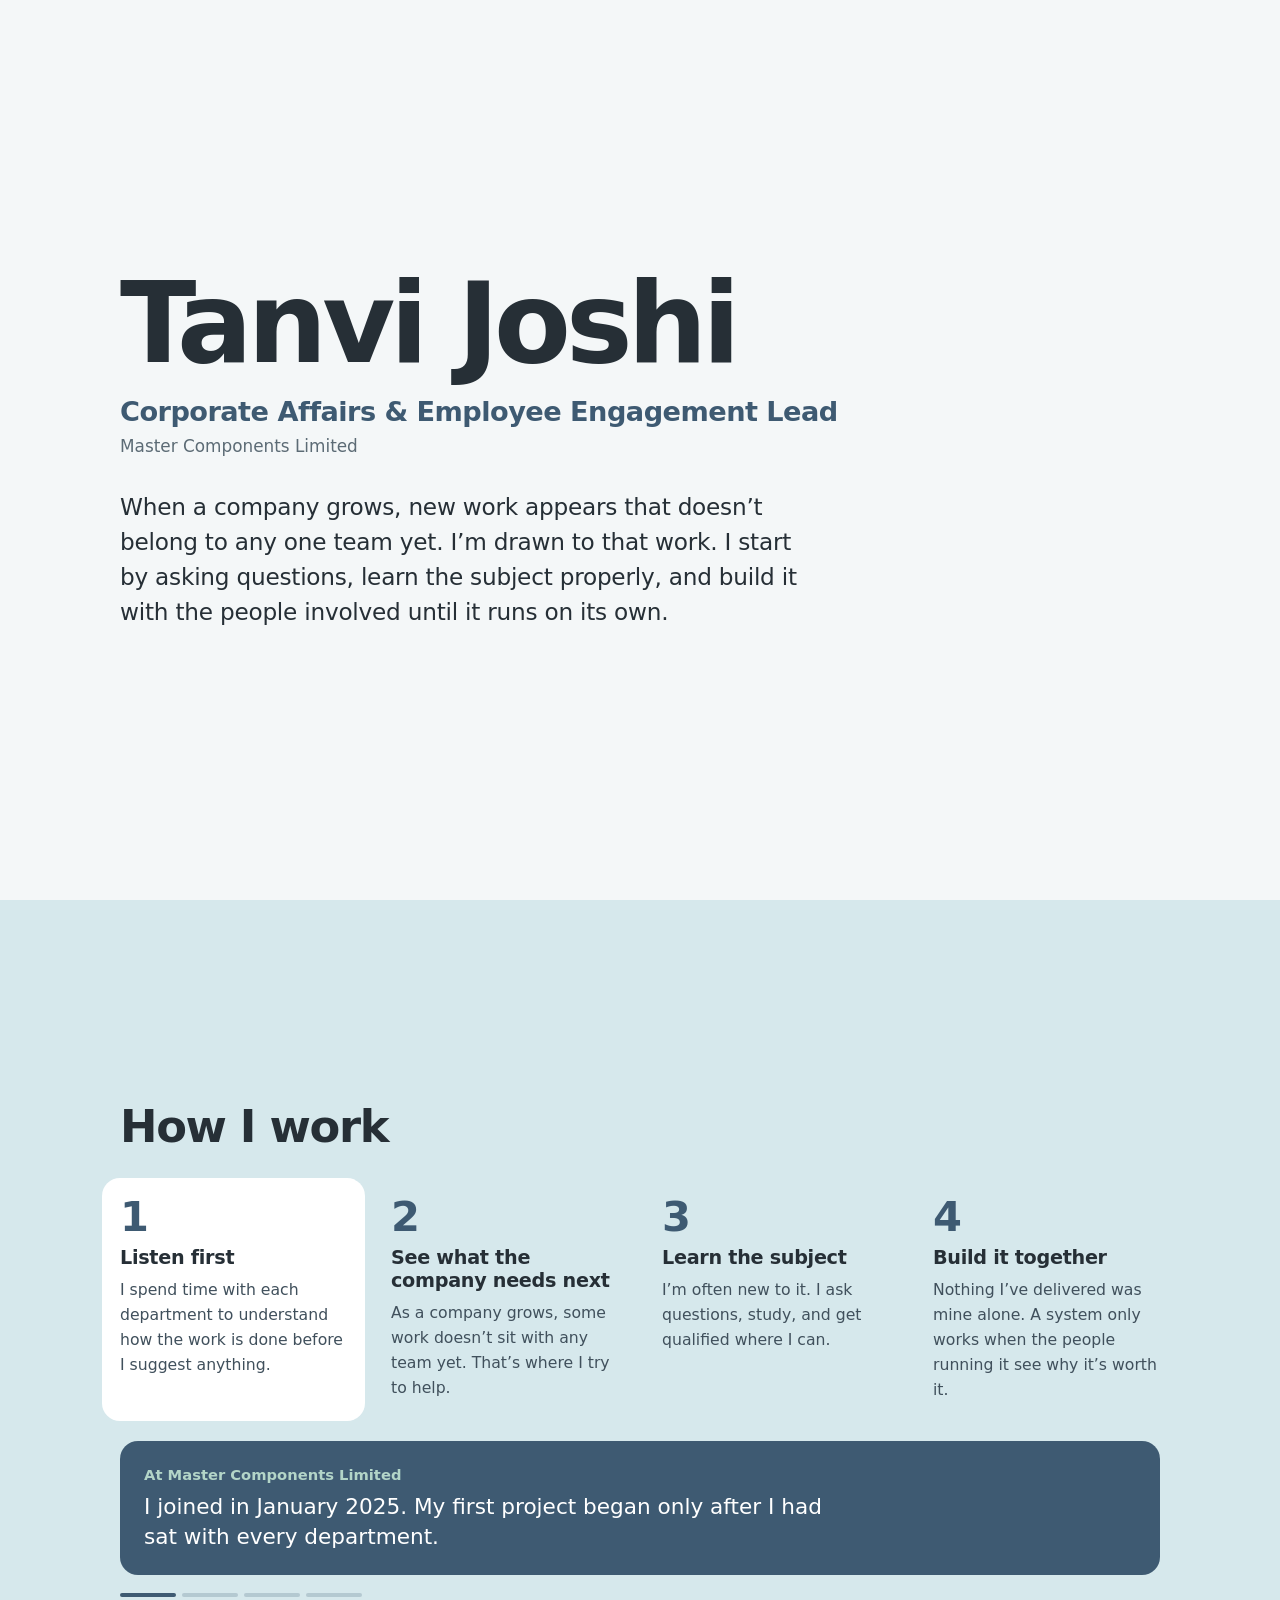
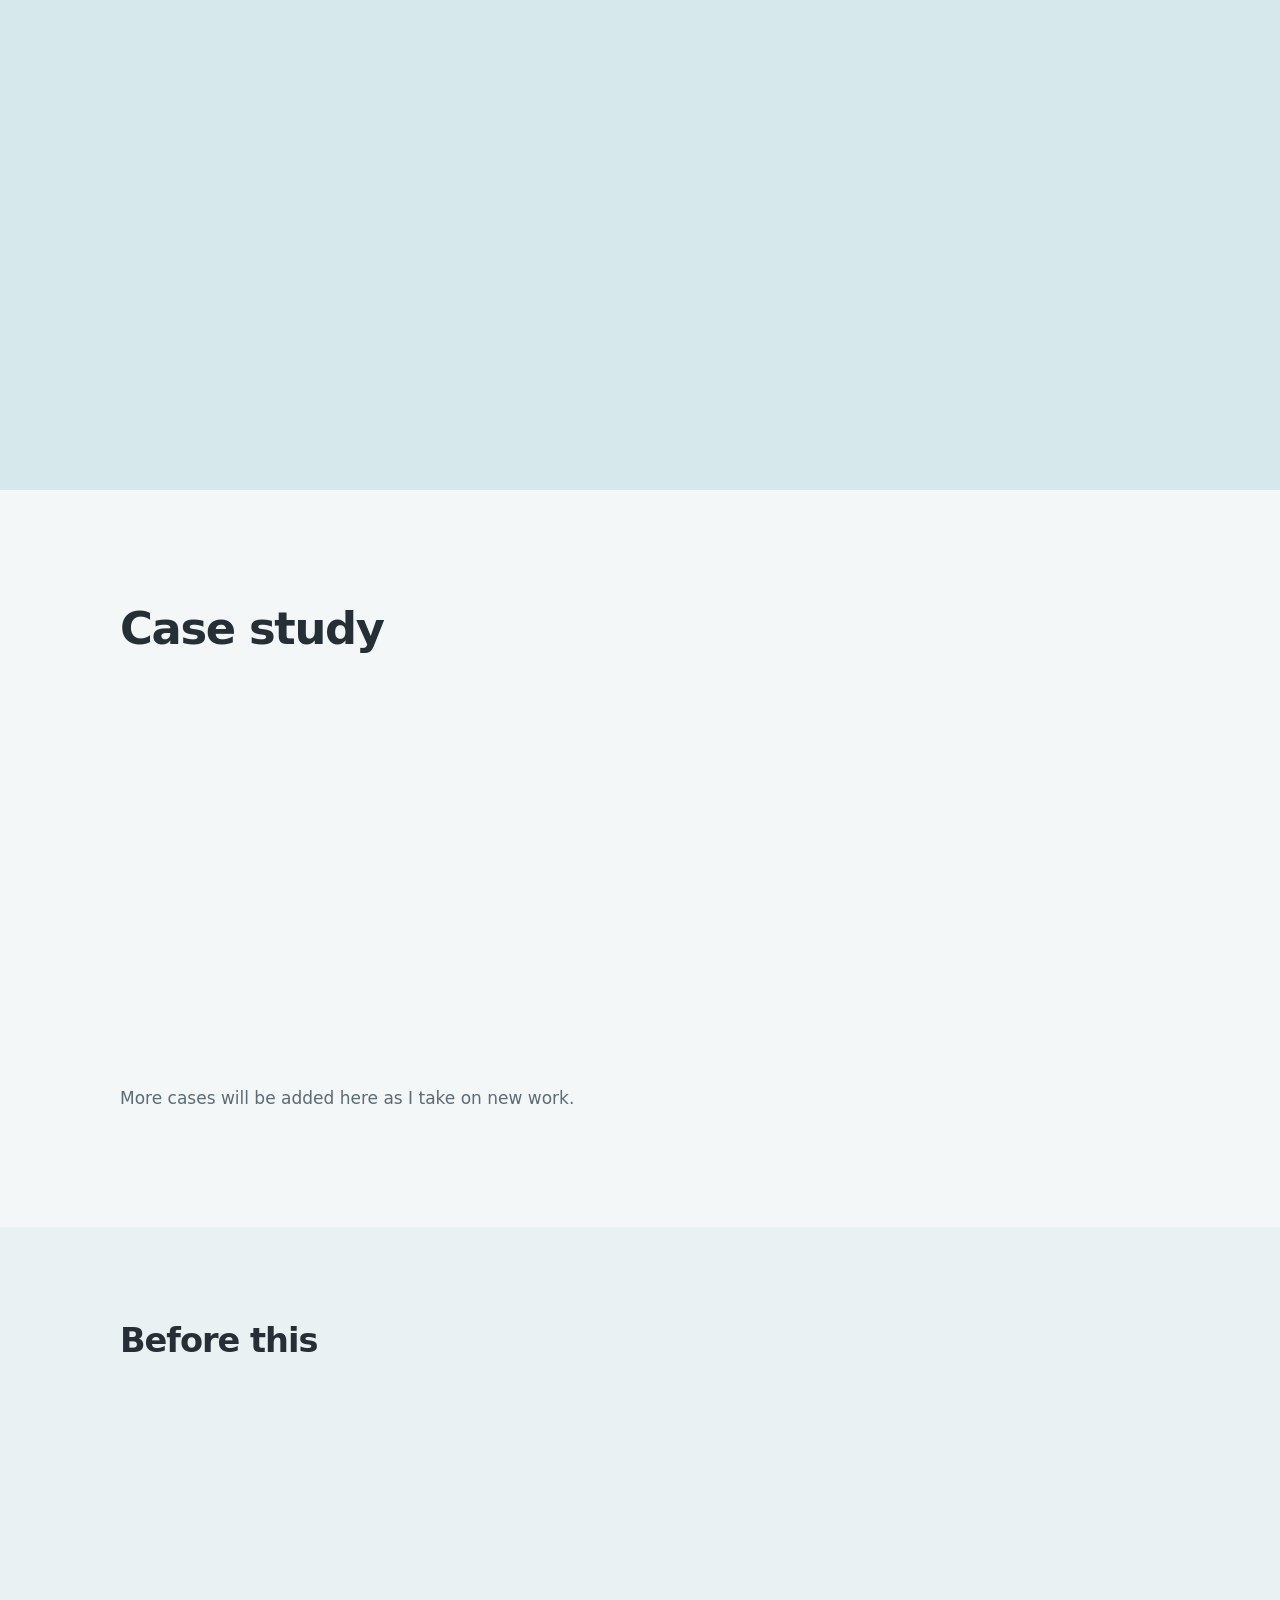
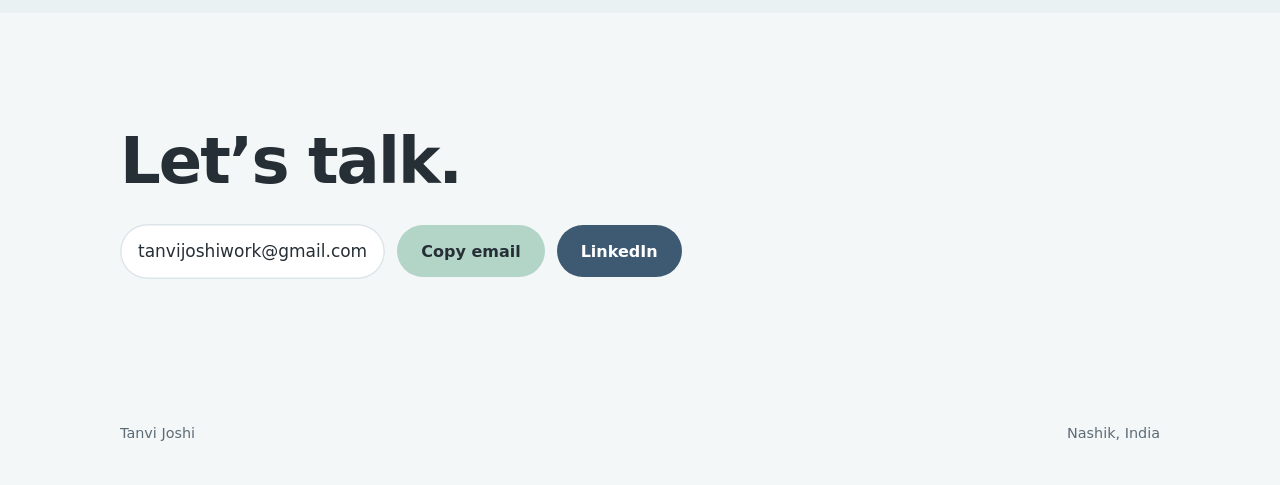
==== commit a9e8a9d6: "Scroll-through How I work, full-screen opening, dustier mint How I work now holds on screen while sc" ====
--- a/index.html
+++ b/index.html
@@ -41,6 +41,7 @@
       <p class="eg-item">I was new to ESG when I joined. I’ve since qualified as an internal auditor for three standards.</p>
       <p class="eg-item">Each of eight departments has its own ESG champion, so the system belongs to the people who run it.</p>
     </div>
+    <div class="dots" aria-hidden="true"><i class="on"></i><i></i><i></i><i></i></div>
   </div></section>
 
   <section class="cases" aria-labelledby="ch"><div class="wrap">
@@ -75,7 +76,7 @@
     <div class="cta">
       <span class="addr" id="email">tanvijoshiwork@gmail.com</span>
       <button class="btn" type="button" id="copy">Copy email</button>
-      <a class="btn plain" href="https://linkedin.com/in/tanvi-joshi-b106b91aa" target="_blank" rel="noopener noreferrer">LinkedIn</a>
+      <a class="btn blue" href="https://linkedin.com/in/tanvi-joshi-b106b91aa" target="_blank" rel="noopener noreferrer">LinkedIn</a>
     </div>
   </div></section>
 </div>
--- a/site.css
+++ b/site.css
@@ -4,7 +4,7 @@
 :root{
   --bg:#f4f7f8; --surface:#ffffff; --band:#eaf1f3; --line:#dce5e9;
   --fg:#262f36; --muted:#5c6b75;
-  --blue:#3e5a72; --blue-soft:#e5eef3; --aqua:#d6e8ec; --mint:#b9dccf; --mint-ink:#3a7362; --mint-soft:#e7f2ee;
+  --blue:#3e5a72; --blue-soft:#e5eef3; --aqua:#d6e8ec; --mint:#b3d5c8; --mint-ink:#3a7362; --mint-soft:#e7f2ee;
   --display:"Bricolage Grotesque","Segoe UI",system-ui,sans-serif;
   --text:"Geist","Segoe UI",system-ui,sans-serif;
   --ease:cubic-bezier(.23,1,.32,1);
@@ -23,15 +23,17 @@
 .narrow{max-width:760px}
 .skip{position:absolute;left:var(--gl);top:-60px;background:var(--blue);color:#fff;padding:10px 16px;border-radius:999px;font-weight:600;text-decoration:none;z-index:20}
 .skip:focus{top:12px}
-.btn{display:inline-flex;align-items:center;gap:10px;min-height:52px;padding:0 24px;border-radius:999px;border:0;background:var(--blue);color:#fff;font:600 1rem var(--text);text-decoration:none;cursor:pointer;transition:transform 160ms var(--ease),background-color 160ms ease}
+.btn{display:inline-flex;align-items:center;gap:10px;min-height:52px;padding:0 24px;border-radius:999px;border:0;background:var(--mint);color:var(--fg);font:600 1rem var(--text);text-decoration:none;cursor:pointer;transition:transform 160ms var(--ease),background-color 160ms ease}
 .btn svg{width:16px;height:16px}
 .btn:active{transform:scale(.98)}
 .btn.soft{background:var(--mint);color:var(--fg)}
+.btn.blue{background:var(--blue);color:#fff}
 .btn.plain{background:var(--surface);color:var(--fg);box-shadow:inset 0 0 0 1.5px var(--line)}
-@media (hover:hover) and (pointer:fine){.btn:hover{background:#334c61}.btn.soft:hover{background:#a8d0c1}.btn.plain:hover{background:var(--blue-soft)}}
+@media (hover:hover) and (pointer:fine){.btn:hover{background:#a5cbbd}.btn.soft:hover{background:#a5cbbd}.btn.plain:hover{background:var(--blue-soft)}.btn.blue:hover{background:#334c61}}
 
 /* home */
-.hero{padding-block:clamp(72px,12vw,150px) clamp(48px,7vw,88px)}
+.hero{padding-block:clamp(48px,8vw,96px);min-height:100svh;display:flex;flex-direction:column;justify-content:center}
+.hero>.wrap{width:100%}
 .hero h1{font-size:clamp(3.2rem,9vw,7rem);font-weight:800;letter-spacing:-.045em;line-height:.95}
 .hero .role{font:600 clamp(1.2rem,2.3vw,1.7rem)/1.25 var(--display);color:var(--blue);margin-top:18px;letter-spacing:-.02em;text-wrap:balance}
 .hero .role span{display:block;font:500 .62em/1.4 var(--text);color:var(--muted);letter-spacing:0;margin-top:6px}
@@ -56,6 +58,21 @@
 @media (max-width:820px){.steps{grid-template-columns:repeat(2,minmax(0,1fr))}}
 @media (max-width:460px){.steps{grid-template-columns:1fr}}
 @media (max-width:1140px){.steps{margin-inline:0}}
+/* pinned walk-through: the section holds still while scrolling moves through the four steps */
+html.js .method.pin{padding-block:0;height:calc(100svh + 210vh)}
+html.js .method.pin>.wrap{position:sticky;top:0;height:100svh;display:flex;flex-direction:column;justify-content:center}
+html.js .method.pin .eg{min-height:7.6em}
+.dots{display:none}
+html.js .method.pin .dots{display:flex;gap:6px;margin-top:18px}
+.dots i{height:4px;flex:1;max-width:56px;border-radius:2px;background:color-mix(in srgb,var(--blue) 22%,transparent);transition:background-color 250ms ease}
+.dots i.on{background:var(--blue)}
+@media (max-width:820px){html.js .method.pin .steps{grid-template-columns:1fr;gap:2px;margin-top:18px}
+  html.js .method.pin .step{flex-direction:row;flex-wrap:wrap;align-items:baseline;gap:4px 12px;padding:10px 14px}
+  html.js .method.pin .step::before{font-size:1.5rem}
+  html.js .method.pin .step b{flex:1;min-width:0}
+  html.js .method.pin .step span{display:none;flex-basis:100%}
+  html.js .method.pin .step[aria-pressed="true"] span{display:block}
+  html.js .method.pin .eg{min-height:9.5em}}
 .cases{padding-block:clamp(64px,9vw,120px)}
 .cases h2{font-size:clamp(1.9rem,4vw,2.8rem);font-weight:700;margin-bottom:28px}
 .card{background:var(--surface);border-radius:26px;padding:clamp(24px,4vw,44px);display:grid;grid-template-columns:minmax(0,1.1fr) minmax(0,1fr);gap:clamp(24px,4vw,56px);align-items:center;box-shadow:0 0 0 1px var(--line),0 30px 60px -40px rgba(30,48,64,.25)}
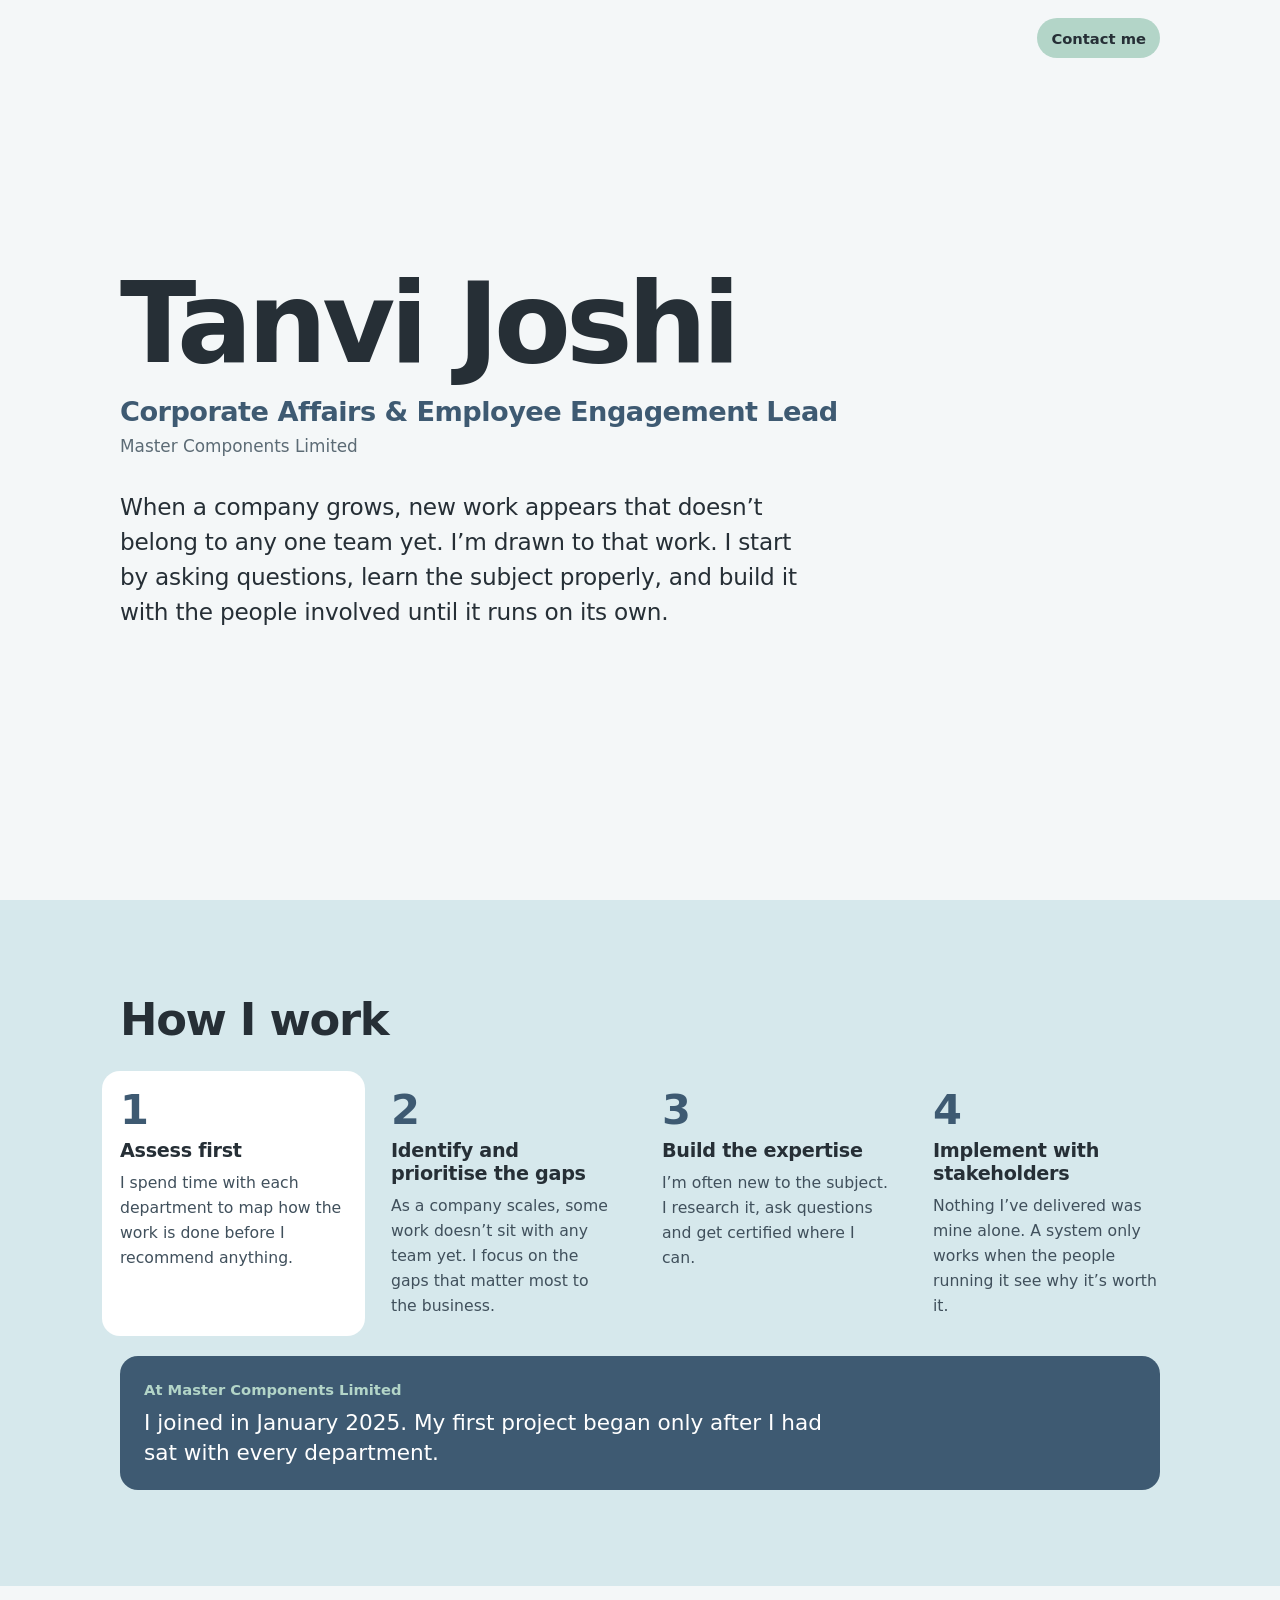
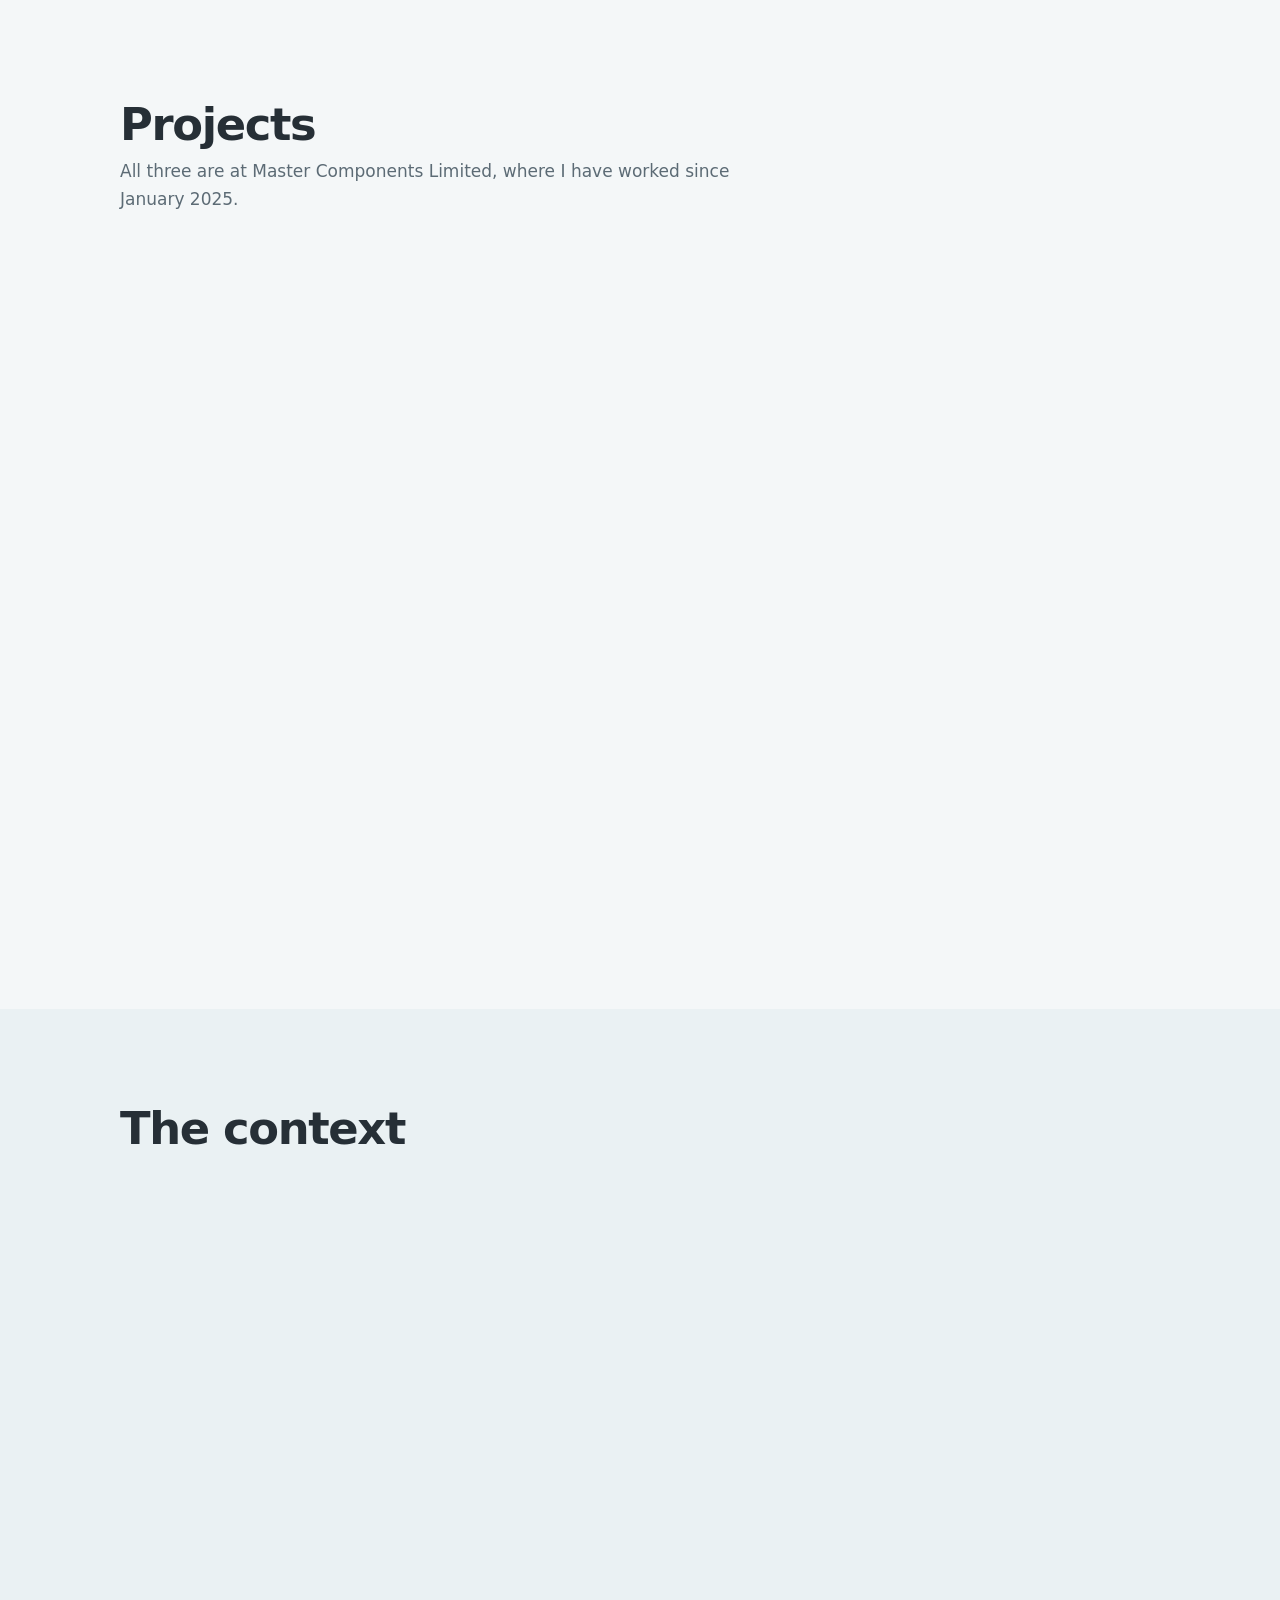
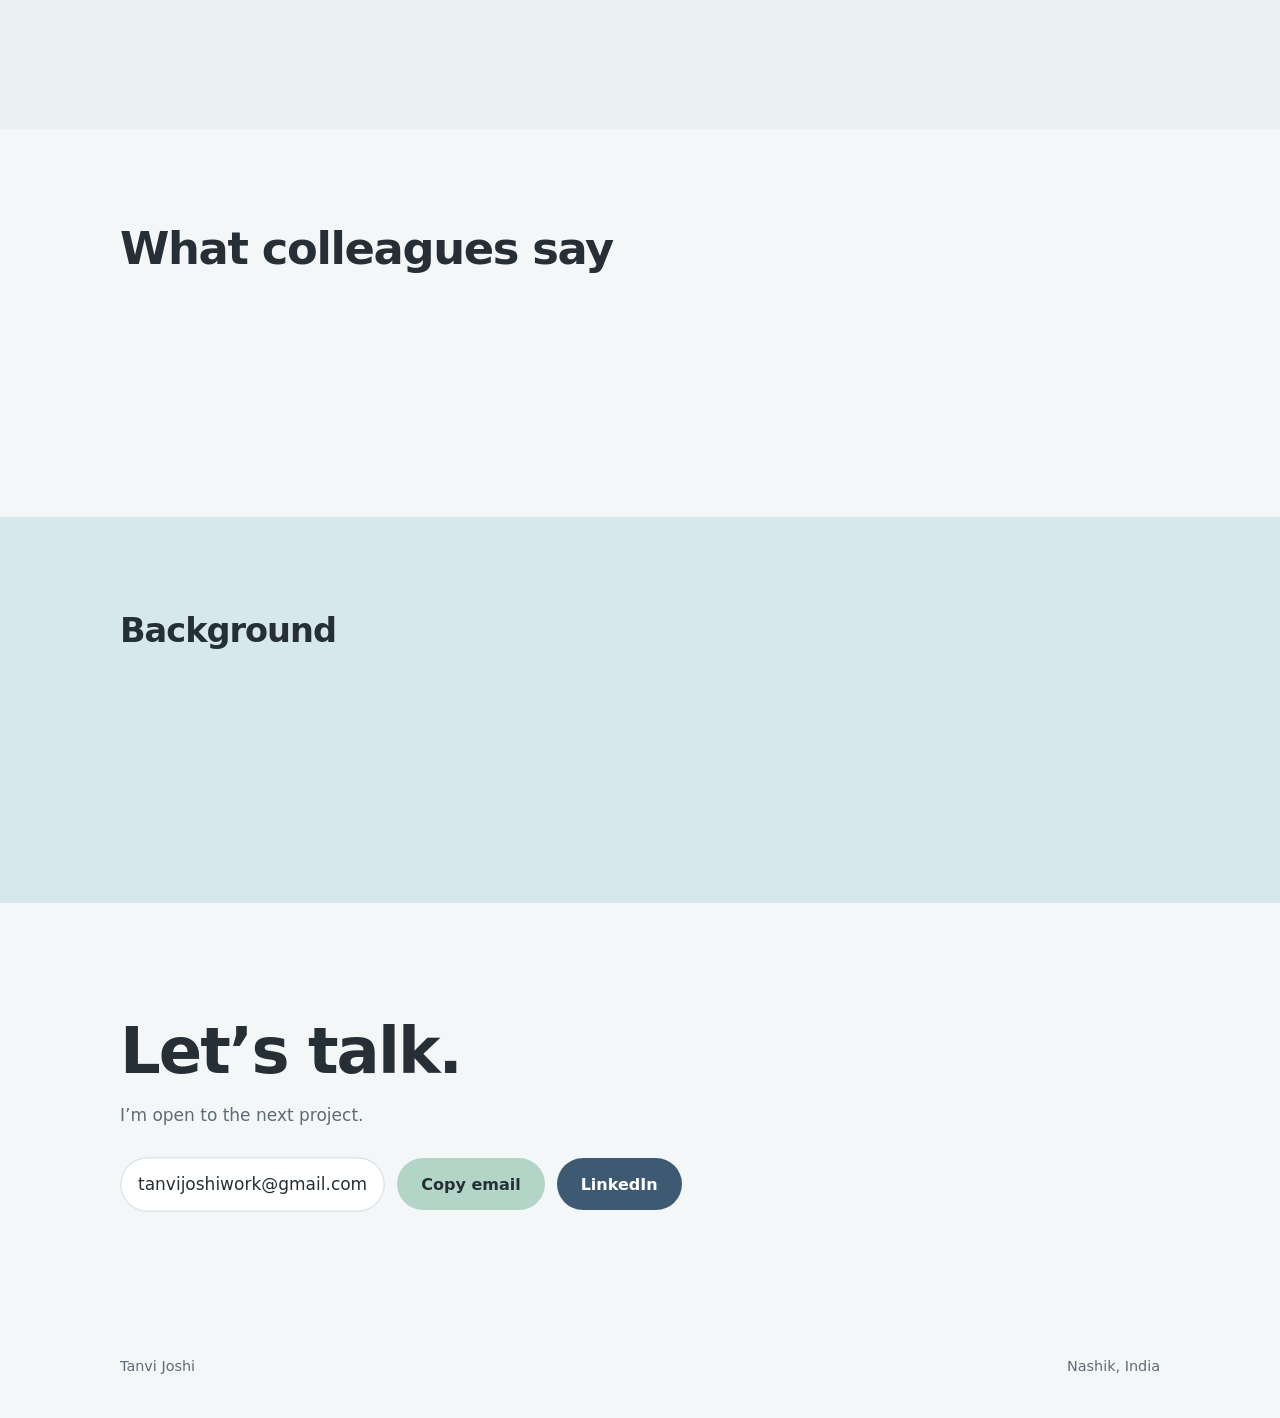
==== commit ec697e1d: "Restructure around three named projects; remove pinned scroll Each project has its own page with the" ====
--- a/index.html
+++ b/index.html
@@ -7,7 +7,7 @@
 <meta name="referrer" content="strict-origin-when-cross-origin">
 <title>Tanvi Joshi Portfolio</title>
 <meta name="theme-color" content="#f4f7f8">
-<meta name="description" content="Tanvi Joshi, Corporate Affairs &amp; Employee Engagement Lead at Master Components Limited. Case study inside.">
+<meta name="description" content="Tanvi Joshi, Corporate Affairs &amp; Employee Engagement Lead at Master Components Limited. Three projects inside.">
 <link rel="preconnect" href="https://fonts.googleapis.com">
 <link rel="preconnect" href="https://fonts.gstatic.com" crossorigin>
 <link rel="stylesheet" href="https://fonts.googleapis.com/css2?family=Bricolage+Grotesque:opsz,wght@12..96,600;12..96,700;12..96,800&family=Geist:wght@400;500;600&display=swap">
@@ -20,7 +20,9 @@
 <main id="main">
 
 <div data-view="home" class="on">
-  <section class="hero"><div class="wrap">
+  <section class="hero">
+    <div class="topbar"><div class="wrap"><a class="btn sm" href="#contact">Contact me</a></div></div>
+    <div class="wrap">
     <h1>Tanvi Joshi</h1>
     <p class="role">Corporate Affairs &amp; Employee Engagement Lead <span>Master Components Limited</span></p>
     <p class="pitch">When a company grows, new work appears that doesn’t belong to any one team yet. I’m drawn to that work. I start by asking questions, learn the subject properly, and build it with the people involved until it runs on its own.</p>
@@ -29,10 +31,10 @@
   <section class="method" aria-labelledby="mh"><div class="wrap">
     <h2 id="mh">How I work</h2>
     <ol class="steps" id="steps">
-      <li><button type="button" class="step" aria-pressed="true" data-i="0"><b>Listen first</b><span>I spend time with each department to understand how the work is done before I suggest anything.</span></button></li>
-      <li><button type="button" class="step" aria-pressed="false" data-i="1"><b>See what the company needs next</b><span>As a company grows, some work doesn’t sit with any team yet. That’s where I try to help.</span></button></li>
-      <li><button type="button" class="step" aria-pressed="false" data-i="2"><b>Learn the subject</b><span>I’m often new to it. I ask questions, study, and get qualified where I can.</span></button></li>
-      <li><button type="button" class="step" aria-pressed="false" data-i="3"><b>Build it together</b><span>Nothing I’ve delivered was mine alone. A system only works when the people running it see why it’s worth it.</span></button></li>
+      <li><button type="button" class="step" aria-pressed="true" data-i="0"><b>Assess first</b><span>I spend time with each department to map how the work is done before I recommend anything.</span></button></li>
+      <li><button type="button" class="step" aria-pressed="false" data-i="1"><b>Identify and prioritise the gaps</b><span>As a company scales, some work doesn’t sit with any team yet. I focus on the gaps that matter most to the business.</span></button></li>
+      <li><button type="button" class="step" aria-pressed="false" data-i="2"><b>Build the expertise</b><span>I’m often new to the subject. I research it, ask questions and get certified where I can.</span></button></li>
+      <li><button type="button" class="step" aria-pressed="false" data-i="3"><b>Implement with stakeholders</b><span>Nothing I’ve delivered was mine alone. A system only works when the people running it see why it’s worth it.</span></button></li>
     </ol>
     <div class="eg" id="eg" aria-live="polite">
       <p class="eg-label">At Master Components Limited</p>
@@ -41,38 +43,67 @@
       <p class="eg-item">I was new to ESG when I joined. I’ve since qualified as an internal auditor for three standards.</p>
       <p class="eg-item">Each of eight departments has its own ESG champion, so the system belongs to the people who run it.</p>
     </div>
-    <div class="dots" aria-hidden="true"><i class="on"></i><i></i><i></i><i></i></div>
-  </div></section>
-
-  <section class="cases" aria-labelledby="ch"><div class="wrap">
-    <h2 id="ch">Case study</h2>
-    <div class="card">
+  </div></section>
+
+  <section class="cases" id="projects" aria-labelledby="ch"><div class="wrap">
+    <h2 id="ch">Projects</h2>
+    <p class="lead">All three are at Master Components Limited, where I have worked since January 2025.</p>
+    <div class="pgrid">
+      <article class="pcard"><h3>Branding &amp; Corporate Storytelling</h3><p class="gapline">The company’s story wasn’t being told.</p><p class="metric"><b>100 to 1,000+</b><span>LinkedIn followers</span></p><a class="btn" href="#brand" data-go="brand">Open project <svg viewBox="0 0 16 16" aria-hidden="true"><path d="M6 3.5L10.5 8 6 12.5" fill="none" stroke="currentColor" stroke-width="1.8" stroke-linecap="round" stroke-linejoin="round"/></svg></a></article>
+      <article class="pcard"><h3>Employee Engagement &amp; Culture Building</h3><p class="gapline">People had HR, but no engagement.</p><p class="metric"><b>95%</b><span>of employees take part</span></p><a class="btn" href="#engagement" data-go="engagement">Open project <svg viewBox="0 0 16 16" aria-hidden="true"><path d="M6 3.5L10.5 8 6 12.5" fill="none" stroke="currentColor" stroke-width="1.8" stroke-linecap="round" stroke-linejoin="round"/></svg></a></article>
+      <article class="pcard"><h3>ESG Strategy &amp; Implementation</h3><p class="gapline">ESG had no owner.</p><p class="metric"><b>40 to 55</b><span>EcoVadis score in one cycle</span></p><a class="btn" href="#esg" data-go="esg">Open project <svg viewBox="0 0 16 16" aria-hidden="true"><path d="M6 3.5L10.5 8 6 12.5" fill="none" stroke="currentColor" stroke-width="1.8" stroke-linecap="round" stroke-linejoin="round"/></svg></a></article>
+    </div>
+    <div class="also">
+      <h3>Also working on</h3>
+      <dl class="pairs">
+        <div><dt>Organisation structure</dt><dd>Designing the company’s structure and functions with the VP and Strategy Head.</dd></div>
+        <div><dt>Employee stock options</dt><dd>Designing the ESOP with the Company Secretary and the Strategy Head.</dd></div>
+      </dl>
+    </div>
+  </div></section>
+
+  <section class="context" aria-labelledby="xh"><div class="wrap">
+    <h2 id="xh">The context</h2>
+    <div class="ctx">
       <div>
-        <h3>Master Components Limited</h3>
-        <p class="when">Nashik, January 2025 to now</p>
-        <p class="sum">A 27-year-old manufacturing company, listed in 2023 and growing fast. Three areas needed attention. I took on a project in each.</p>
-        <a class="btn" href="#master-components" data-go="case">Open the case <svg viewBox="0 0 16 16" aria-hidden="true"><path d="M6 3.5L10.5 8 6 12.5" fill="none" stroke="currentColor" stroke-width="1.8" stroke-linecap="round" stroke-linejoin="round"/></svg></a>
+        <h3>The company</h3>
+        <p>Master Components Limited is based in Nashik. It manufactures plastic moulded components for other businesses, mostly for industrial, automotive and electrical applications.</p>
+        <p>A partnership founded in 1999, it became a listed company in 2023. Growth after the listing was rapid. New things kept getting added to the task list while everyone’s hands were already full.</p>
       </div>
-      <ul class="heads">
-        <li><b>40 to 55</b><span>EcoVadis score in one assessment cycle</span></li>
-        <li><b>First</b><span>MSME in Maharashtra certified Zero Waste to Landfill</span></li>
-        <li><b>95%</b><span>of employees take part in engagement programmes</span></li>
-      </ul>
-    </div>
-    <p class="more">More cases will be added here as I take on new work.</p>
+      <div>
+        <h3>How I came in</h3>
+        <p>I’m part of the promoter family. That is a head start most people in the company never had, and I wanted to put it to the best possible use.</p>
+        <p>I had spent four years in London. When I saw how fast the company was growing and how much new work was piling up, I decided to move back to India. I wanted to test whether someone with no technical background could add value in a factory.</p>
+        <p>I had a platform most people don’t get. My job was to earn it.</p>
+      </div>
+      <div>
+        <h3>The resistance</h3>
+        <p>Most of my colleagues have spent 25 years in the company or the industry. Every project met pushback at first, because moving from MSME habits to corporate ones was unfamiliar.</p>
+        <p>What worked was showing the benefit in their terms. People followed the ESG systems once they saw those systems help us keep customers and win new ones. The townhalls earned their place once people felt the difference of two hours a month that weren’t about work.</p>
+      </div>
+    </div>
+  </div></section>
+
+  <section class="voices" aria-labelledby="vh"><div class="wrap">
+    <h2 id="vh">What colleagues say</h2>
+    <div class="quotes">
+      <blockquote><p>“You’re dedicated, honest and result-oriented. You make sure the work crosses the finish line, in its goals and in its purpose.”</p></blockquote>
+      <blockquote><p>“You deep-dive into everything you decide to do, and work on it till it’s perfect.”</p></blockquote>
+    </div>
   </div></section>
 
   <section class="before" aria-labelledby="bh"><div class="wrap">
-    <h2 id="bh">Before this</h2>
+    <h2 id="bh">Background</h2>
     <ul class="blist">
+      <li><time>2024</time><b>Natter, London</b><span>Partnerships for a wellbeing platform: 100+ influencers contacted, 20 to 30 partnerships developed.</span></li>
+      <li><time>2022 to 2023</time><b>India Global Forum, London</b><span>Operations for international conferences, including UK-India Week 2023: speakers, registrations and guest logistics.</span></li>
       <li><time>2020 to 2023</time><b>Coventry University London</b><span>BA (Hons) Global Business Management, First Class. Moved to London alone at 17.</span></li>
-      <li><time>2022 to 2023</time><b>India Global Forum, London</b><span>Operations for international conferences, including UK-India Week 2023: speakers, registrations and guest logistics.</span></li>
-      <li><time>2024</time><b>Natter, London</b><span>Partnerships for a wellbeing platform: 100+ influencers contacted, 20 to 30 partnerships developed.</span></li>
     </ul>
   </div></section>
 
   <section class="contact" id="contact" aria-labelledby="kh"><div class="wrap">
     <h2 id="kh">Let’s talk.</h2>
+    <p>I’m open to the next project.</p>
     <div class="cta">
       <span class="addr" id="email">tanvijoshiwork@gmail.com</span>
       <button class="btn" type="button" id="copy">Copy email</button>
@@ -81,50 +112,55 @@
   </div></section>
 </div>
 
-<div data-view="case" id="master-components">
-  <nav class="rail" aria-label="Case sections"><div class="wrap">
-    <a class="btn plain sm" href="#top" data-go="home"><svg viewBox="0 0 16 16" aria-hidden="true"><path d="M10 3.5L5.5 8l4.5 4.5" fill="none" stroke="currentColor" stroke-width="1.8" stroke-linecap="round" stroke-linejoin="round"/></svg> Back</a>
-    <div class="rail-links" id="rail">
-      <a href="#context">The company</a><a href="#entry">How I came in</a><a href="#weeks">First weeks</a><a href="#gaps">Gaps</a><a href="#beyond">Beyond</a><a href="#resistance">Resistance</a><a href="#voices">Colleagues</a>
-    </div>
+<div data-view="brand" id="brand">
+  <nav class="rail" aria-label="Projects"><div class="wrap">
+    <a class="btn plain sm" href="#projects" data-go="home" data-then="projects"><svg viewBox="0 0 16 16" aria-hidden="true"><path d="M10 3.5L5.5 8l4.5 4.5" fill="none" stroke="currentColor" stroke-width="1.8" stroke-linecap="round" stroke-linejoin="round"/></svg> Back</a>
+    <div class="rail-links"><a href="#brand" data-go="brand" class="cur" aria-current="page">Branding</a><a href="#engagement" data-go="engagement">Engagement</a><a href="#esg" data-go="esg">ESG</a></div>
   </div></nav>
-  <section class="case-head"><div class="wrap">
-    <p class="kicker">Case study, January 2025 to now</p>
-    <h1>Master Components Limited</h1>
-    <p class="dek">A partnership manufacturing company founded in 1999 became a listed company in 2023. I joined to take on the work that change brought with it.</p>
-  </div></section>
-
-  <section class="chapter tint" id="context"><div class="wrap narrow">
-    <h2>Where the company was</h2>
-    <p>Master Components Limited is based in Nashik. It manufactures plastic moulded components for other businesses, mostly for industrial, automotive and electrical applications.</p>
-    <p>Growth after the listing was rapid. New things kept getting added to the task list while everyone’s hands were already full. What a listed company owes the outside world, in how it communicates, complies and looks after its people, was new to almost everyone.</p>
-  </div></section>
-
-  <section class="chapter" id="entry"><div class="wrap narrow">
-    <h2>How I came in</h2>
-    <p>I’m part of the promoter family. That is a head start most people in the company never had, and I wanted to put it to the best possible use.</p>
-    <p>I had spent four years in London. When I saw how fast the company was growing and how much new work was piling up, I decided to move back to India. I wanted to test whether someone with no technical background could add value in a factory.</p>
-    <p>I had a platform most people don’t get. My job was to earn it.</p>
-  </div></section>
-
-  <section class="chapter tint" id="weeks"><div class="wrap narrow">
-    <h2>My first weeks</h2>
-    <p>I went department by department to learn what each one does and how it runs. I wasn’t looking for a role. I was looking for work that mattered to the company and belonged to no one.</p>
-    <p>Three gaps stood out.</p>
-  </div></section>
-
-  <section class="wrap gaps" id="gaps" aria-labelledby="gh">
-    <h2 id="gh">Gaps</h2>
-<article class="gap" id="gap1">
-  <header><h3>The company’s story wasn’t being told</h3></header>
-  <dl class="rows"><div class="row"><dt>What I noticed</dt><dd>A 27-year journey, and nobody telling it. LinkedIn was used for festival greetings.</dd></div><div class="row"><dt>Why it mattered</dt><dd>A listed company has shareholders, customers and suppliers who need to know where it came from and where it’s going. So do the people deciding whether to partner with it or apply for a job there.</dd></div><div class="row"><dt>What I did</dt><dd><ul><li>Rebuilt the brand around the journey: story, vision, mission, colours and tone</li><li>Revamped the website and the leadership’s visiting cards</li><li>Turned LinkedIn into the place where shareholders, customers and partners follow the business</li><li>Designed and reviewed the entire annual report with the Company Secretary’s team</li><li>Built 30+ leadership decks, including the AGM deck</li></ul></dd></div><div class="row"><dt>Measured by</dt><dd><ul class="measures"><li><b>+40%</b> website traffic after the relaunch</li><li><b>100 to 1,000+</b> LinkedIn followers</li></ul></dd></div></dl>
-  <figure class="shot"><img src="img/web.jpg" alt="The redesigned Master Group website home page" loading="lazy"><figcaption>The relaunched website, <a href="https://master-group.in" target="_blank" rel="noopener noreferrer">master-group.in</a></figcaption></figure>
-  <p class="effect"><b>What changed for the company</b>The company now tells one story everywhere: on its website, on LinkedIn and in its annual report. Shareholders, customers and partners can follow what the business is doing.</p>
-</article>
-<article class="gap" id="gap2">
-  <header><h3>People had HR, but no engagement</h3></header>
-  <dl class="rows"><div class="row"><dt>What I noticed</dt><dd>Processes ran, but there was nowhere to be heard, celebrate a win or switch off for two hours.</dd></div><div class="row"><dt>Why it mattered</dt><dd>It makes people feel part of the family. A few unfiltered conversations help you loosen up and get comfortable with the people around you. It’s also the one place where people who don’t work in cross-functional teams meet colleagues from other departments.</dd></div><div class="row"><dt>What I did</dt><dd><ul><li>Started monthly townhalls, Employee of the Quarter and company-wide celebrations</li><li>Launched the group’s first sports league</li><li>Opened one-on-ones to every employee</li><li>Rebuilt onboarding, then an automated open-positions tracker with a dashboard</li><li>Now leading the appraisal system and code of conduct, with my HR team</li></ul></dd></div><div class="row"><dt>Measured by</dt><dd><ul class="measures"><li><b>95%</b> of employees take part</li><li><b>12</b> townhalls a year</li></ul></dd></div></dl>
-  <div class="slider events" data-slider aria-roledescription="carousel" aria-label="Engagement events">
+  <section class="screen"><div class="wrap split">
+    <div class="col case-head">
+      <p class="kicker">Master Components Limited, January 2025 to now</p>
+      <h1>Branding &amp; Corporate Storytelling</h1>
+      <p class="dek"><b>The gap I saw</b>The company’s story wasn’t being told.</p>
+    </div>
+    <div class="col chapter panel">
+      <h2>Background</h2>
+      <p>The company had a website and a LinkedIn page with about 100 followers. LinkedIn was used for festival greetings.</p>
+    </div>
+  </div></section>
+  <section class="wrap gaps">
+    <article class="gap">
+      <dl class="rows"><div class="row"><dt>What I noticed</dt><dd>A 27-year journey from a partnership to a listed company, and nobody telling it.</dd></div><div class="row"><dt>Why it mattered</dt><dd>A listed company has shareholders, customers and suppliers who need to know where it came from and where it’s going. So do the people deciding whether to partner with it or apply for a job there.</dd></div><div class="row"><dt>What I did</dt><dd><ul><li>Rebuilt the brand around the journey: story, vision, mission, colours and tone</li><li>Revamped the website and the leadership’s visiting cards</li><li>Turned LinkedIn into the place where shareholders, customers and partners follow the business</li><li>Designed and reviewed the entire annual report with the Company Secretary’s team</li><li>Built 30+ leadership decks, including the AGM deck</li></ul></dd></div><div class="row"><dt>Measured by</dt><dd><ul class="measures"><li><b>+40%</b> website traffic after the relaunch</li><li><b>100 to 1,000+</b> LinkedIn followers</li></ul></dd></div></dl>
+      <div class="proof"><figure class="shot"><img src="img/web.jpg" alt="The redesigned Master Group website home page" loading="lazy"><figcaption>The relaunched website, <a href="https://master-group.in" target="_blank" rel="noopener noreferrer">master-group.in</a></figcaption></figure></div>
+      <p class="effect"><b>What changed for the company</b>The company now tells one story everywhere: on its website, on LinkedIn and in its annual report. Shareholders, customers and partners can follow what the business is doing.</p>
+    </article>
+  </section>
+  <section class="case-end"><div class="wrap">
+    <p class="nextlabel">Next project</p>
+    <h2>Employee Engagement &amp; Culture Building</h2>
+    <div class="cta"><a class="btn" href="#engagement" data-go="engagement">Open project <svg viewBox="0 0 16 16" aria-hidden="true"><path d="M6 3.5L10.5 8 6 12.5" fill="none" stroke="currentColor" stroke-width="1.8" stroke-linecap="round" stroke-linejoin="round"/></svg></a><a class="btn plain" href="#projects" data-go="home" data-then="projects"><svg viewBox="0 0 16 16" aria-hidden="true"><path d="M10 3.5L5.5 8l4.5 4.5" fill="none" stroke="currentColor" stroke-width="1.8" stroke-linecap="round" stroke-linejoin="round"/></svg> All projects</a></div>
+  </div></section>
+</div>
+<div data-view="engagement" id="engagement">
+  <nav class="rail" aria-label="Projects"><div class="wrap">
+    <a class="btn plain sm" href="#projects" data-go="home" data-then="projects"><svg viewBox="0 0 16 16" aria-hidden="true"><path d="M10 3.5L5.5 8l4.5 4.5" fill="none" stroke="currentColor" stroke-width="1.8" stroke-linecap="round" stroke-linejoin="round"/></svg> Back</a>
+    <div class="rail-links"><a href="#brand" data-go="brand">Branding</a><a href="#engagement" data-go="engagement" class="cur" aria-current="page">Engagement</a><a href="#esg" data-go="esg">ESG</a></div>
+  </div></nav>
+  <section class="screen"><div class="wrap split">
+    <div class="col case-head">
+      <p class="kicker">Master Components Limited, January 2025 to now</p>
+      <h1>Employee Engagement &amp; Culture Building</h1>
+      <p class="dek"><b>The gap I saw</b>People had HR, but no engagement.</p>
+    </div>
+    <div class="col chapter panel">
+      <h2>Background</h2>
+      <p>The company had an HR function, and its processes ran.</p>
+    </div>
+  </div></section>
+  <section class="wrap gaps">
+    <article class="gap">
+      <dl class="rows"><div class="row"><dt>What I noticed</dt><dd>There was nowhere to be heard, celebrate a win or switch off for two hours.</dd></div><div class="row"><dt>Why it mattered</dt><dd>It makes people feel part of the family. A few unfiltered conversations help you loosen up and get comfortable with the people around you. It’s also the one place where people who don’t work in cross-functional teams meet colleagues from other departments.</dd></div><div class="row"><dt>What I did</dt><dd><ul><li>Started monthly townhalls, Employee of the Quarter and company-wide celebrations</li><li>Launched the group’s first sports league</li><li>Opened one-on-ones to every employee</li><li>Rebuilt onboarding, then an automated open-positions tracker with a dashboard</li><li>Now leading the appraisal system and code of conduct, with my HR team</li></ul></dd></div><div class="row"><dt>Measured by</dt><dd><ul class="measures"><li><b>95%</b> of employees take part</li><li><b>12</b> townhalls a year</li></ul></dd></div></dl>
+      <div class="proof"><div class="slider events" data-slider aria-roledescription="carousel" aria-label="Engagement events">
   <div class="s-track" tabindex="0">
     <figure class="slide"><img src="img/mplgroup.jpg" alt="Around sixty employees in team shirts and caps at the cricket ground" loading="lazy" class="op45"><figcaption><b>Master Premier League</b><span>The group’s first sports league.</span></figcaption></figure>
     <figure class="slide"><img src="img/eng-foundation-day.jpg" alt="Employees gathered at the factory gate for Foundation Day" loading="lazy" class="op40"><figcaption><b>Foundation Day</b><span>The whole company, every department.</span></figcaption></figure>
@@ -138,13 +174,36 @@
     <figure class="slide"><img src="img/eng-leadership-dinner.jpg" alt="The leadership team and families in a group photo" loading="lazy" class="op45"><figcaption><b>Leadership dinner</b><span>For the leadership team and their families.</span></figcaption></figure>
   </div>
   <div class="s-nav"><button type="button" class="s-btn s-prev" aria-label="Previous"><svg viewBox="0 0 16 16" aria-hidden="true"><path d="M10 3.5L5.5 8l4.5 4.5" fill="none" stroke="currentColor" stroke-width="1.8" stroke-linecap="round" stroke-linejoin="round"/></svg></button><span class="s-count" aria-live="polite">1 / 10</span><button type="button" class="s-btn s-next" aria-label="Next"><svg viewBox="0 0 16 16" aria-hidden="true"><path d="M6 3.5L10.5 8 6 12.5" fill="none" stroke="currentColor" stroke-width="1.8" stroke-linecap="round" stroke-linejoin="round"/></svg></button></div>
-</div>
-  <p class="effect"><b>What changed for the company</b>People from different departments now know each other. In the engagement survey I ran, employees said they value the time the company sets aside for it.</p>
-</article>
-<article class="gap" id="gap3">
-  <header><h3>ESG had no owner</h3></header>
-  <dl class="rows"><div class="row"><dt>What I noticed</dt><dd>One customer had asked for an EcoVadis assessment. Earlier attempts hadn’t gone far, and I didn’t know what ESG was either.</dd></div><div class="row"><dt>Why it mattered</dt><dd>Customers had started asking for ESG ratings. Meeting them protects the business we have and helps win more.</dd></div><div class="row"><dt>What I did</dt><dd><ul><li>Learned ESG from scratch, then scoped the programme and its resources</li><li>Appointed a champion in each of eight departments, so the work runs without pulling in department heads daily</li><li>Took the company through Zero Waste to Landfill in three months</li><li>Extended the GHG inventory to Scope 1, 2 and 3, independently verified</li><li>Qualified as a certified internal auditor for ISO 14001, ISO 45001 and IATF 16949</li><li>Studied SEBI’s BRSR framework, worked out what applied to us, and prepared the voluntary BRSR section of the annual report with the Company Secretary’s team</li><li>Now building one management system for every certification</li></ul></dd></div><div class="row"><dt>Measured by</dt><dd><ul class="measures"><li><b>40 to 55</b> EcoVadis score in one cycle</li><li><b>First</b> MSME in Maharashtra certified Zero Waste to Landfill, now Gold</li><li><b>0</b> non-conformities in the ISO 14001 and 45001 audit</li><li><b>₹25L+</b> saved by negotiating every ESG quotation</li></ul></dd></div></dl>
-  <div class="slider certs" data-slider aria-roledescription="carousel" aria-label="Certificates">
+</div></div>
+      <p class="effect"><b>What changed for the company</b>People from different departments now know each other. In the engagement survey I ran, employees said they value the time the company sets aside for it.</p>
+    </article>
+  </section>
+  <section class="case-end"><div class="wrap">
+    <p class="nextlabel">Next project</p>
+    <h2>ESG Strategy &amp; Implementation</h2>
+    <div class="cta"><a class="btn" href="#esg" data-go="esg">Open project <svg viewBox="0 0 16 16" aria-hidden="true"><path d="M6 3.5L10.5 8 6 12.5" fill="none" stroke="currentColor" stroke-width="1.8" stroke-linecap="round" stroke-linejoin="round"/></svg></a><a class="btn plain" href="#projects" data-go="home" data-then="projects"><svg viewBox="0 0 16 16" aria-hidden="true"><path d="M10 3.5L5.5 8l4.5 4.5" fill="none" stroke="currentColor" stroke-width="1.8" stroke-linecap="round" stroke-linejoin="round"/></svg> All projects</a></div>
+  </div></section>
+</div>
+<div data-view="esg" id="esg">
+  <nav class="rail" aria-label="Projects"><div class="wrap">
+    <a class="btn plain sm" href="#projects" data-go="home" data-then="projects"><svg viewBox="0 0 16 16" aria-hidden="true"><path d="M10 3.5L5.5 8l4.5 4.5" fill="none" stroke="currentColor" stroke-width="1.8" stroke-linecap="round" stroke-linejoin="round"/></svg> Back</a>
+    <div class="rail-links"><a href="#brand" data-go="brand">Branding</a><a href="#engagement" data-go="engagement">Engagement</a><a href="#esg" data-go="esg" class="cur" aria-current="page">ESG</a></div>
+  </div></nav>
+  <section class="screen"><div class="wrap split">
+    <div class="col case-head">
+      <p class="kicker">Master Components Limited, January 2025 to now</p>
+      <h1>ESG Strategy &amp; Implementation</h1>
+      <p class="dek"><b>The gap I saw</b>ESG had no owner.</p>
+    </div>
+    <div class="col chapter panel">
+      <h2>Background</h2>
+      <p>In October 2024, before I joined, a customer asked the company for an EcoVadis assessment. It scored 40. Earlier attempts at ESG hadn’t gone far.</p>
+    </div>
+  </div></section>
+  <section class="wrap gaps">
+    <article class="gap">
+      <dl class="rows"><div class="row"><dt>What I noticed</dt><dd>There was a score, but no programme behind it. I didn’t know what ESG was either.</dd></div><div class="row"><dt>Why it mattered</dt><dd>Customers had started asking for ESG ratings. Meeting them protects the business we have and helps win more.</dd></div><div class="row"><dt>What I did</dt><dd><ul><li>Learned ESG from scratch, then scoped the programme and its resources</li><li>Appointed a champion in each of eight departments, so the work runs without pulling in department heads daily</li><li>Took the company through Zero Waste to Landfill in three months</li><li>Extended the GHG inventory to Scope 1, 2 and 3, independently verified</li><li>Qualified as a certified internal auditor for ISO 14001, ISO 45001 and IATF 16949</li><li>Studied SEBI’s BRSR framework, worked out what applied to us, and prepared the voluntary BRSR section of the annual report with the Company Secretary’s team</li><li>Now building one management system for every certification</li></ul></dd></div><div class="row"><dt>Measured by</dt><dd><ul class="measures"><li><b>40 to 55</b> EcoVadis score in one cycle</li><li><b>First</b> MSME in Maharashtra certified Zero Waste to Landfill, now Gold</li><li><b>0</b> non-conformities in the ISO 14001 and 45001 audit</li><li><b>₹25L+</b> saved by negotiating every ESG quotation</li></ul></dd></div></dl>
+      <div class="proof"><div class="slider certs" data-slider aria-roledescription="carousel" aria-label="Certificates">
   <div class="s-track" tabindex="0">
     <figure class="slide cert"><img src="img/cert-zwl-gold.jpg" alt="TÜV SÜD certificate for Zero Waste, maturity level Gold" loading="lazy"><figcaption><b>Zero Waste to Landfill, Gold</b><span>TÜV SÜD, DIN SPEC 91436</span></figcaption></figure>
     <figure class="slide cert"><img src="img/cert-ghg-14064.jpg" alt="BSCIC verification statement for the greenhouse gas inventory" loading="lazy"><figcaption><b>GHG inventory, verified</b><span>BSCIC, ISO 14064-1</span></figcaption></figure>
@@ -152,37 +211,14 @@
     <figure class="slide cert"><img src="img/cert-iso45001.jpg" alt="BSCIC certificate for ISO 45001" loading="lazy"><figcaption><b>Health and safety management</b><span>BSCIC, ISO 45001</span></figcaption></figure>
   </div>
   <div class="s-nav"><button type="button" class="s-btn s-prev" aria-label="Previous"><svg viewBox="0 0 16 16" aria-hidden="true"><path d="M10 3.5L5.5 8l4.5 4.5" fill="none" stroke="currentColor" stroke-width="1.8" stroke-linecap="round" stroke-linejoin="round"/></svg></button><span class="s-count" aria-live="polite">1 / 4</span><button type="button" class="s-btn s-next" aria-label="Next"><svg viewBox="0 0 16 16" aria-hidden="true"><path d="M6 3.5L10.5 8 6 12.5" fill="none" stroke="currentColor" stroke-width="1.8" stroke-linecap="round" stroke-linejoin="round"/></svg></button></div>
-</div>
-  <p class="effect"><b>What changed for the company</b>One customer asking became several, and the company could answer each one. New business prospects now count ESG in our favour.</p>
-</article>
+</div></div>
+      <p class="effect"><b>What changed for the company</b>One customer asking became several, and the company could answer each one. New business prospects now count ESG in our favour.</p>
+    </article>
   </section>
-
-  <section class="chapter" id="beyond"><div class="wrap narrow">
-    <h2>Beyond the three gaps</h2>
-    <p>Two cross-functional projects I work on with senior leadership.</p>
-    <dl class="pairs">
-      <div><dt>Organisation structure</dt><dd>Designing the company’s structure and functions with the VP and Strategy Head.</dd></div>
-      <div><dt>Employee stock options</dt><dd>Designing the ESOP with the Company Secretary and the Strategy Head.</dd></div>
-    </dl>
-  </div></section>
-
-  <section class="chapter tint" id="resistance"><div class="wrap narrow">
-    <h2>The resistance</h2>
-    <p>Most of my colleagues have spent 25 years in the company or the industry. Every project met pushback at first, because moving from MSME habits to corporate ones was unfamiliar.</p>
-    <p>What worked was showing the benefit in their terms. People followed the ESG systems once they saw those systems help us keep customers and win new ones. The townhalls earned their place once people felt the difference of two hours a month that weren’t about work.</p>
-  </div></section>
-
-  <section class="chapter" id="voices"><div class="wrap narrow">
-    <h2>What colleagues say</h2>
-    <div class="quotes">
-      <blockquote><p>“You’re dedicated, honest and result-oriented. You make sure the work crosses the finish line, in its goals and in its purpose.”</p></blockquote>
-      <blockquote><p>“You deep-dive into everything you decide to do, and work on it till it’s perfect.”</p></blockquote>
-    </div>
-  </div></section>
-
   <section class="case-end"><div class="wrap">
-    <h2><span>This is one case.</span> <span>I’m open to the next.</span></h2>
-    <div class="cta"><a class="btn" href="#contact" data-go="home" data-then="contact">Get in touch</a><a class="btn plain" href="#top" data-go="home"><svg viewBox="0 0 16 16" aria-hidden="true"><path d="M10 3.5L5.5 8l4.5 4.5" fill="none" stroke="currentColor" stroke-width="1.8" stroke-linecap="round" stroke-linejoin="round"/></svg> Back to the start</a></div>
+    <p class="nextlabel">Next project</p>
+    <h2>Branding &amp; Corporate Storytelling</h2>
+    <div class="cta"><a class="btn" href="#brand" data-go="brand">Open project <svg viewBox="0 0 16 16" aria-hidden="true"><path d="M6 3.5L10.5 8 6 12.5" fill="none" stroke="currentColor" stroke-width="1.8" stroke-linecap="round" stroke-linejoin="round"/></svg></a><a class="btn plain" href="#projects" data-go="home" data-then="projects"><svg viewBox="0 0 16 16" aria-hidden="true"><path d="M10 3.5L5.5 8l4.5 4.5" fill="none" stroke="currentColor" stroke-width="1.8" stroke-linecap="round" stroke-linejoin="round"/></svg> All projects</a></div>
   </div></section>
 </div>
 
--- a/site.css
+++ b/site.css
@@ -1,6 +1,6 @@
 :root{color-scheme:light;box-sizing:border-box}body{margin:0;padding:0}img{max-width:100%}[hidden]{display:none!important}
 
-/* Layout: one pitch, one method, one case behind a button. The case is a single column read top to bottom; every gap uses the same four rows. */
+/* Layout: one pitch, one method, then three project cards. Each project opens to its own page with the same order: background, gap, four rows, proof, what changed. */
 :root{
   --bg:#f4f7f8; --surface:#ffffff; --band:#eaf1f3; --line:#dce5e9;
   --fg:#262f36; --muted:#5c6b75;
@@ -34,6 +34,9 @@
 /* home */
 .hero{padding-block:clamp(48px,8vw,96px);min-height:100svh;display:flex;flex-direction:column;justify-content:center}
 .hero>.wrap{width:100%}
+.hero{position:relative}
+.topbar{position:absolute;top:calc(18px + env(safe-area-inset-top,0px));left:0;right:0}
+.topbar .wrap{display:flex;justify-content:flex-end;gap:10px;flex-wrap:wrap}
 .hero h1{font-size:clamp(3.2rem,9vw,7rem);font-weight:800;letter-spacing:-.045em;line-height:.95}
 .hero .role{font:600 clamp(1.2rem,2.3vw,1.7rem)/1.25 var(--display);color:var(--blue);margin-top:18px;letter-spacing:-.02em;text-wrap:balance}
 .hero .role span{display:block;font:500 .62em/1.4 var(--text);color:var(--muted);letter-spacing:0;margin-top:6px}
@@ -58,23 +61,28 @@
 @media (max-width:820px){.steps{grid-template-columns:repeat(2,minmax(0,1fr))}}
 @media (max-width:460px){.steps{grid-template-columns:1fr}}
 @media (max-width:1140px){.steps{margin-inline:0}}
-/* pinned walk-through: the section holds still while scrolling moves through the four steps */
-html.js .method.pin{padding-block:0;height:calc(100svh + 210vh)}
-html.js .method.pin>.wrap{position:sticky;top:0;height:100svh;display:flex;flex-direction:column;justify-content:center}
-html.js .method.pin .eg{min-height:7.6em}
-.dots{display:none}
-html.js .method.pin .dots{display:flex;gap:6px;margin-top:18px}
-.dots i{height:4px;flex:1;max-width:56px;border-radius:2px;background:color-mix(in srgb,var(--blue) 22%,transparent);transition:background-color 250ms ease}
-.dots i.on{background:var(--blue)}
-@media (max-width:820px){html.js .method.pin .steps{grid-template-columns:1fr;gap:2px;margin-top:18px}
-  html.js .method.pin .step{flex-direction:row;flex-wrap:wrap;align-items:baseline;gap:4px 12px;padding:10px 14px}
-  html.js .method.pin .step::before{font-size:1.5rem}
-  html.js .method.pin .step b{flex:1;min-width:0}
-  html.js .method.pin .step span{display:none;flex-basis:100%}
-  html.js .method.pin .step[aria-pressed="true"] span{display:block}
-  html.js .method.pin .eg{min-height:9.5em}}
 .cases{padding-block:clamp(64px,9vw,120px)}
-.cases h2{font-size:clamp(1.9rem,4vw,2.8rem);font-weight:700;margin-bottom:28px}
+.cases h2,.context h2,.voices h2{font-size:clamp(1.9rem,4vw,2.8rem);font-weight:700}
+.cases .lead{color:var(--muted);margin-top:10px;max-width:60ch}
+.pgrid{display:grid;grid-template-columns:repeat(3,minmax(0,1fr));gap:20px;margin-top:28px}
+.pcard{background:var(--surface);border-radius:26px;padding:clamp(22px,2.6vw,32px);display:flex;flex-direction:column;gap:14px;min-width:0;box-shadow:0 0 0 1px var(--line),0 30px 60px -40px rgba(30,48,64,.25)}
+.pcard h3{font-size:clamp(1.45rem,2.3vw,1.8rem);font-weight:800}
+.pcard .gapline{color:var(--muted)}
+.metric{display:flex;flex-direction:column;gap:2px;margin-top:auto;padding-top:14px;border-top:1px solid var(--line)}
+.metric b{font:800 clamp(1.7rem,2.8vw,2.2rem)/1.05 var(--display);color:var(--blue);letter-spacing:-.03em;font-variant-numeric:tabular-nums;white-space:nowrap}
+.metric span{color:var(--muted);font-size:.98rem}
+.pcard .btn{align-self:flex-start;margin-top:6px}
+@media (max-width:900px){.pgrid{grid-template-columns:1fr}}
+.also{margin-top:clamp(36px,5vw,56px)}
+.also h3{font-size:1.3rem;font-weight:700}
+.also .pairs{margin-top:12px}
+.context{background:var(--band);padding-block:clamp(56px,8vw,96px)}
+.ctx{display:grid;grid-template-columns:repeat(3,minmax(0,1fr));gap:clamp(24px,4vw,48px);margin-top:28px}
+.ctx>div{display:flex;flex-direction:column;gap:12px;min-width:0}
+.ctx h3{font-size:1.3rem;font-weight:700;color:var(--blue)}
+@media (max-width:900px){.ctx{grid-template-columns:1fr}}
+.voices{padding-block:clamp(56px,8vw,96px)}
+.voices .quotes{margin-top:28px}
 .card{background:var(--surface);border-radius:26px;padding:clamp(24px,4vw,44px);display:grid;grid-template-columns:minmax(0,1.1fr) minmax(0,1fr);gap:clamp(24px,4vw,56px);align-items:center;box-shadow:0 0 0 1px var(--line),0 30px 60px -40px rgba(30,48,64,.25)}
 .card h3{font-size:clamp(1.7rem,3.4vw,2.5rem);font-weight:800}
 .card .when{color:var(--muted);margin-top:6px}
@@ -86,7 +94,7 @@
 .heads span{color:var(--muted);font-size:.98rem}
 .more{margin-top:22px;color:var(--muted);max-width:60ch}
 @media (max-width:820px){.card{grid-template-columns:1fr}}
-.before{background:var(--band);padding-block:clamp(56px,8vw,96px)}
+.before{background:var(--aqua);padding-block:clamp(56px,8vw,96px)}
 .before h2{font-size:clamp(1.6rem,3vw,2.1rem);font-weight:700;margin-bottom:24px}
 .blist{list-style:none;padding:0;display:grid;grid-template-columns:repeat(3,minmax(0,1fr));gap:28px}
 .blist li{display:flex;flex-direction:column;gap:6px;min-width:0}
@@ -111,7 +119,6 @@
 .rail-links a{white-space:nowrap;padding:8px 12px;border-radius:999px;font-size:.9rem;font-weight:500;color:var(--muted);text-decoration:none;transition:background-color 180ms ease,color 180ms ease}
 .rail-links a.cur{background:var(--blue);color:#fff}
 .chapter,.gap,.gaps{scroll-margin-top:calc(76px + env(safe-area-inset-top,0px))}
-.gaps>h2{font-size:clamp(1.7rem,3.4vw,2.4rem);font-weight:700;margin-bottom:calc(-1 * clamp(12px,3vw,36px))}
 .effect{background:var(--mint-soft);border-radius:16px;padding:18px 20px;display:flex;flex-direction:column;gap:4px}
 .effect b{color:var(--mint-ink);font-weight:600}
 .pairs{margin-top:22px;display:flex;flex-direction:column}
@@ -123,10 +130,19 @@
 .quotes p{font:600 clamp(1.15rem,2vw,1.4rem)/1.35 var(--display);letter-spacing:-.015em}
 .quotes cite{font-style:normal;color:var(--muted);font-size:.92rem}
 @media (max-width:640px){.quotes{grid-template-columns:1fr}}
-.case-head{padding-block:clamp(40px,7vw,88px) clamp(36px,5vw,64px)}
+/* project opening: name and gap on the left, background on the right */
+.screen{padding-block:clamp(40px,6vw,76px) clamp(8px,2vw,20px)}
+.screen.tint{background:var(--band)}
+.screen>.wrap{width:100%}
+.split{display:grid;grid-template-columns:minmax(0,1fr) minmax(0,1fr);gap:clamp(28px,5vw,72px);align-items:center}
+.screen.tint .split{align-items:start}
+.screen .chapter{padding-block:0}
+.screen .panel{background:var(--band);border-radius:26px;padding:clamp(22px,3vw,36px)}
+@media (max-width:860px){.split{grid-template-columns:1fr}}
 .case-head .kicker{color:var(--blue);font-weight:600}
-.case-head h1{font-size:clamp(2.6rem,7vw,5.2rem);font-weight:800;letter-spacing:-.04em;line-height:.98;margin-top:10px}
-.case-head .dek{font-size:clamp(1.2rem,2.2vw,1.55rem);line-height:1.4;max-width:34ch;margin-top:24px}
+.case-head h1{font-size:clamp(2.5rem,5vw,4.2rem);font-weight:800;letter-spacing:-.04em;line-height:.98;margin-top:10px}
+.case-head .dek{font-size:clamp(1.15rem,1.9vw,1.4rem);line-height:1.45;max-width:34ch;margin-top:22px}
+.case-head .dek b{display:block;font:600 .95rem/1.4 var(--text);color:var(--mint-ink);margin-bottom:4px}
 .chapter{padding-block:clamp(40px,6vw,72px)}
 .chapter.tint{background:var(--band)}
 .chapter h2{font-size:clamp(1.7rem,3.4vw,2.4rem);font-weight:700;margin-bottom:18px}
@@ -171,6 +187,9 @@
 .case-end h2{font-size:clamp(1.7rem,4vw,2.8rem);font-weight:800;text-wrap:wrap}
 .case-end h2 span{display:block;white-space:nowrap}
 .case-end .cta{margin-top:24px}
+.nextlabel{color:var(--blue);font-weight:600;margin-bottom:6px}
+.proof{display:flex;flex-direction:column;gap:14px;min-width:0}
+.proof h3{font:600 1.0625rem/1.6 var(--text);letter-spacing:0;color:var(--blue)}
 html.js [data-view]{display:none}
 html.js [data-view].on{display:block;animation:in 420ms var(--ease) both}
 @keyframes in{from{opacity:0;transform:translateY(12px)}to{opacity:1;transform:none}}
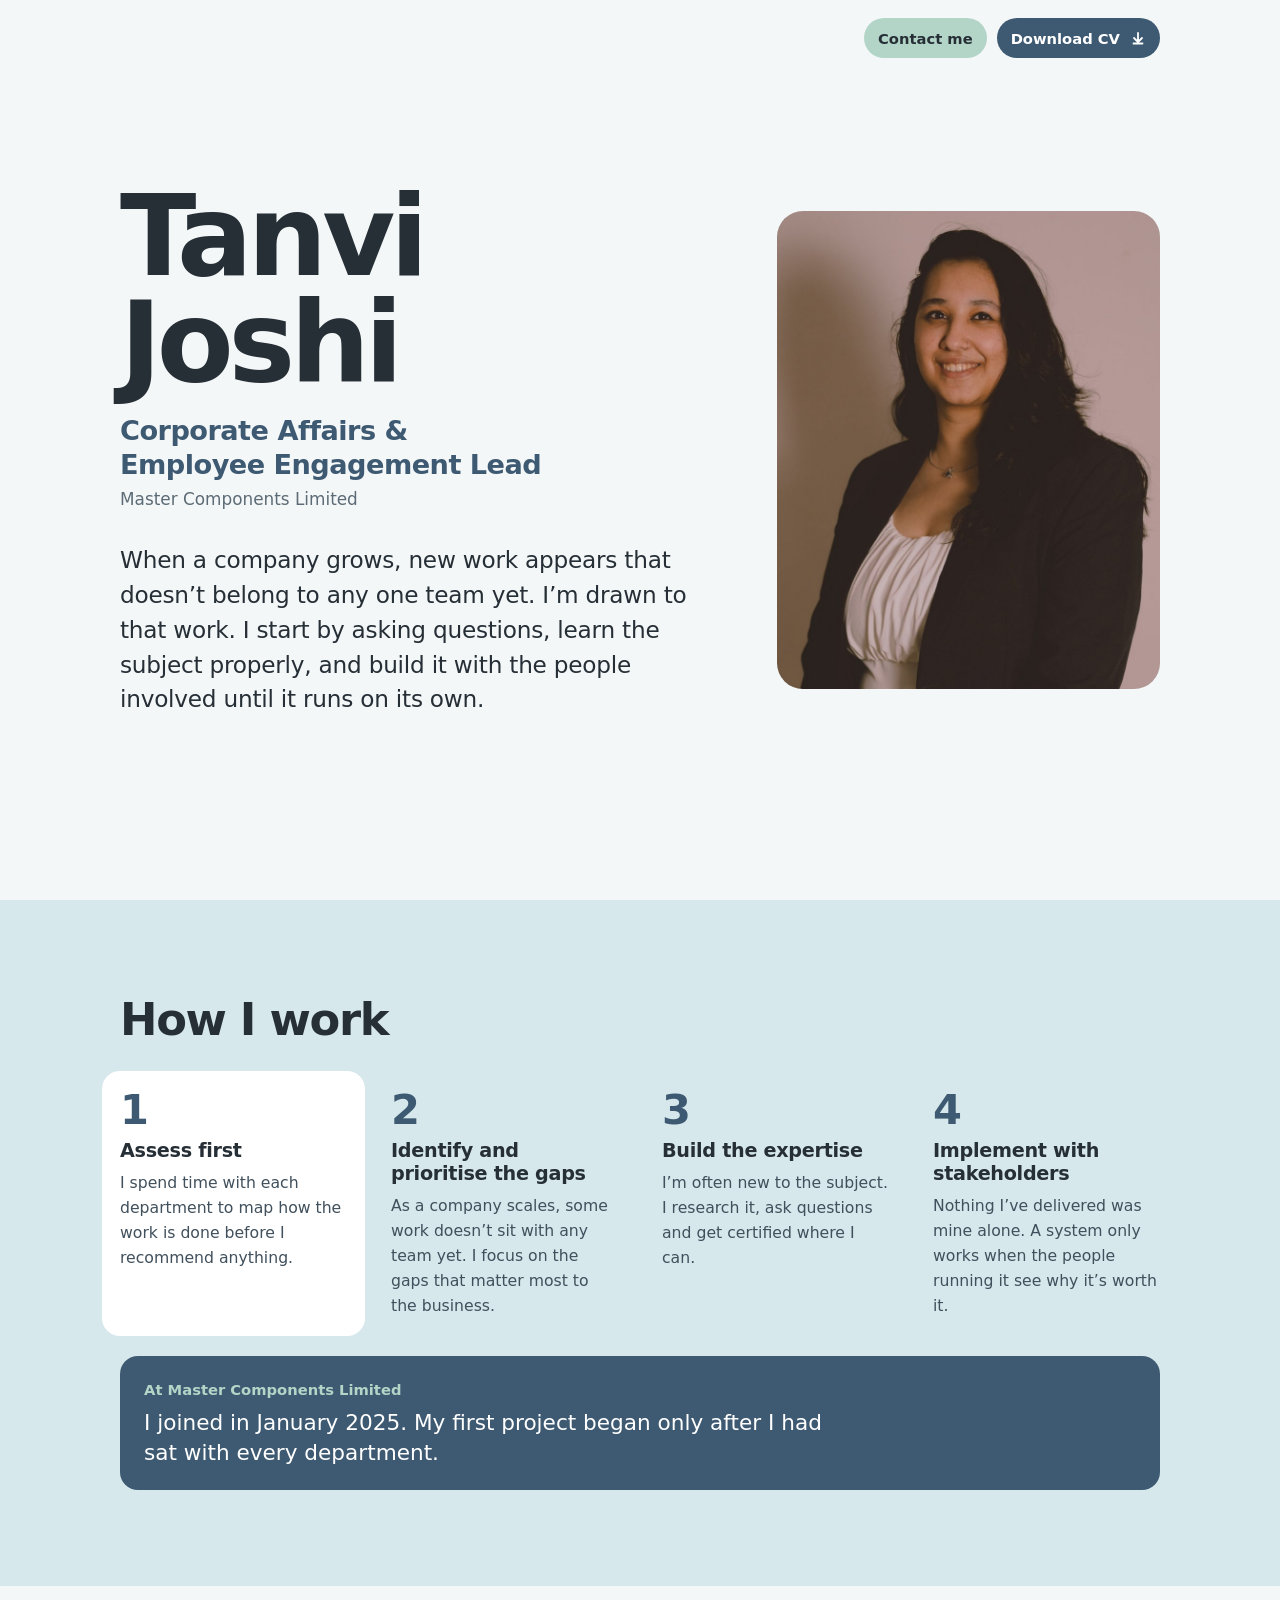
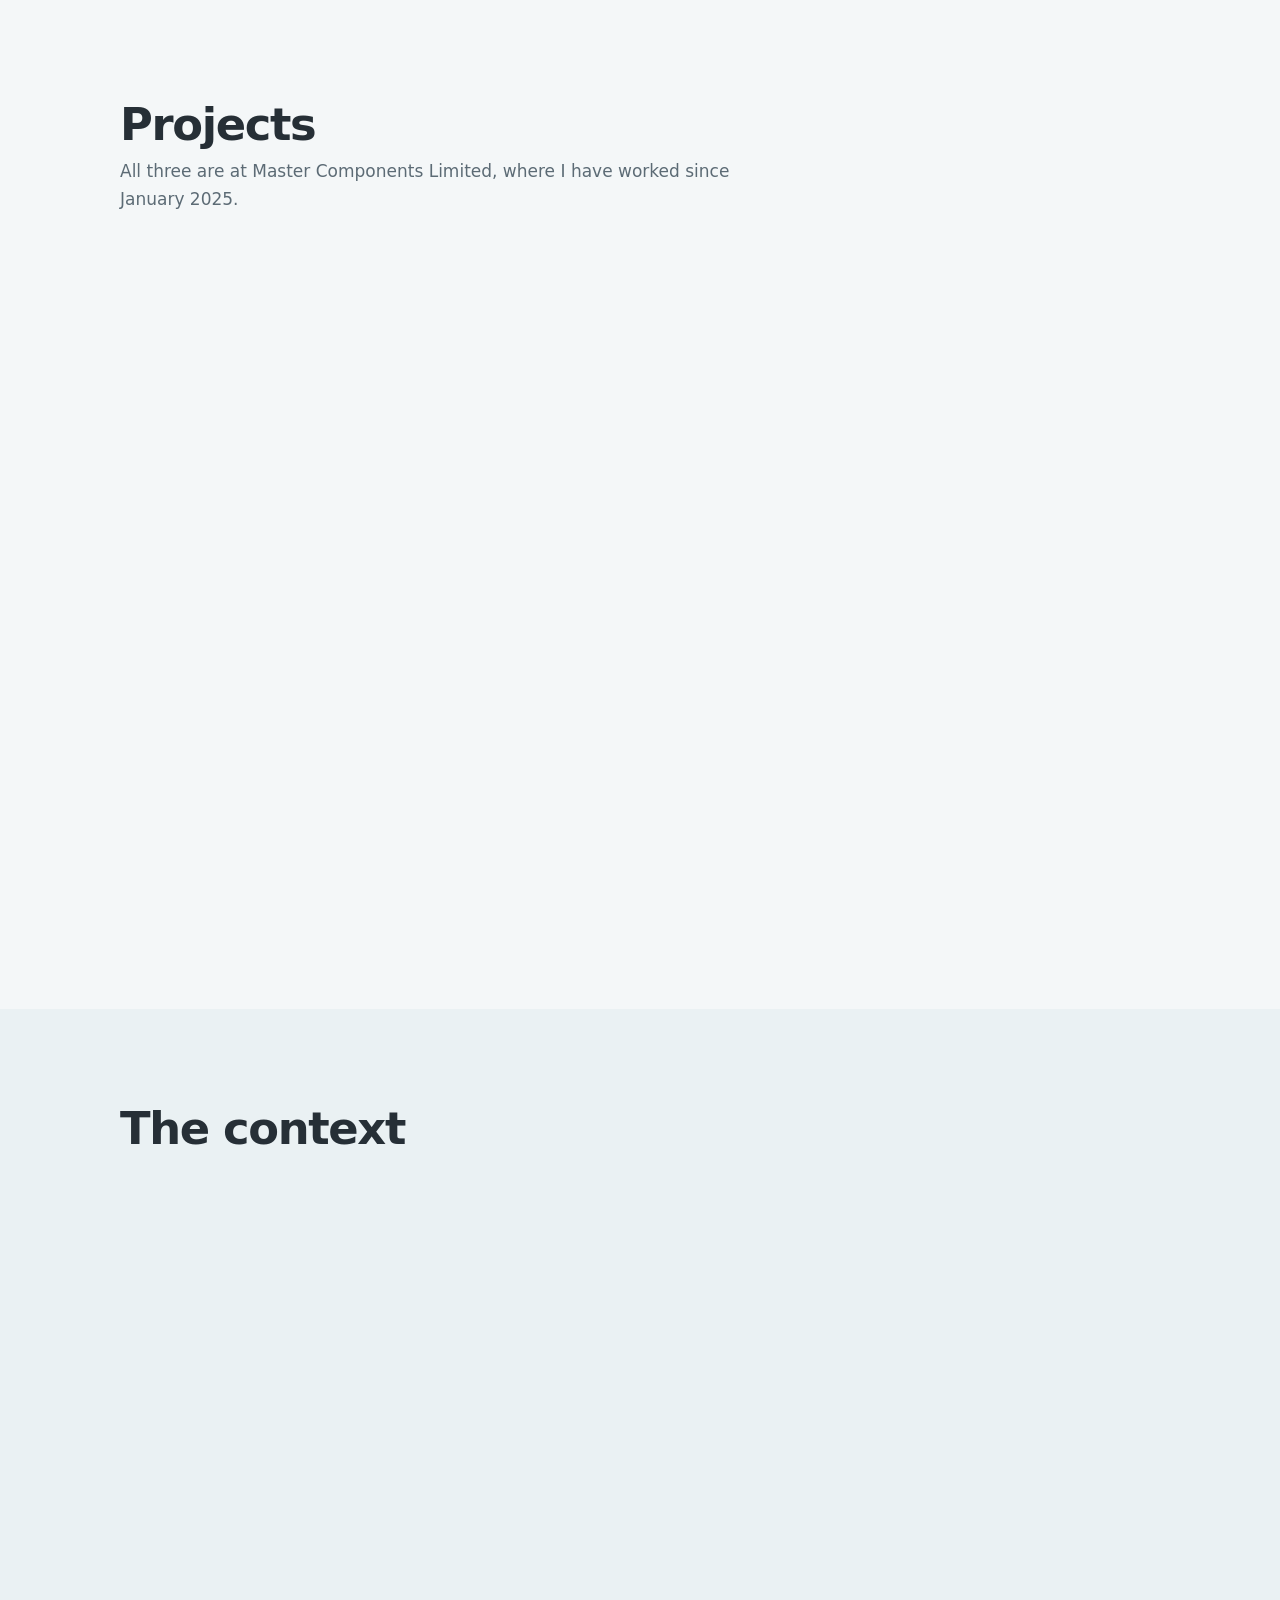
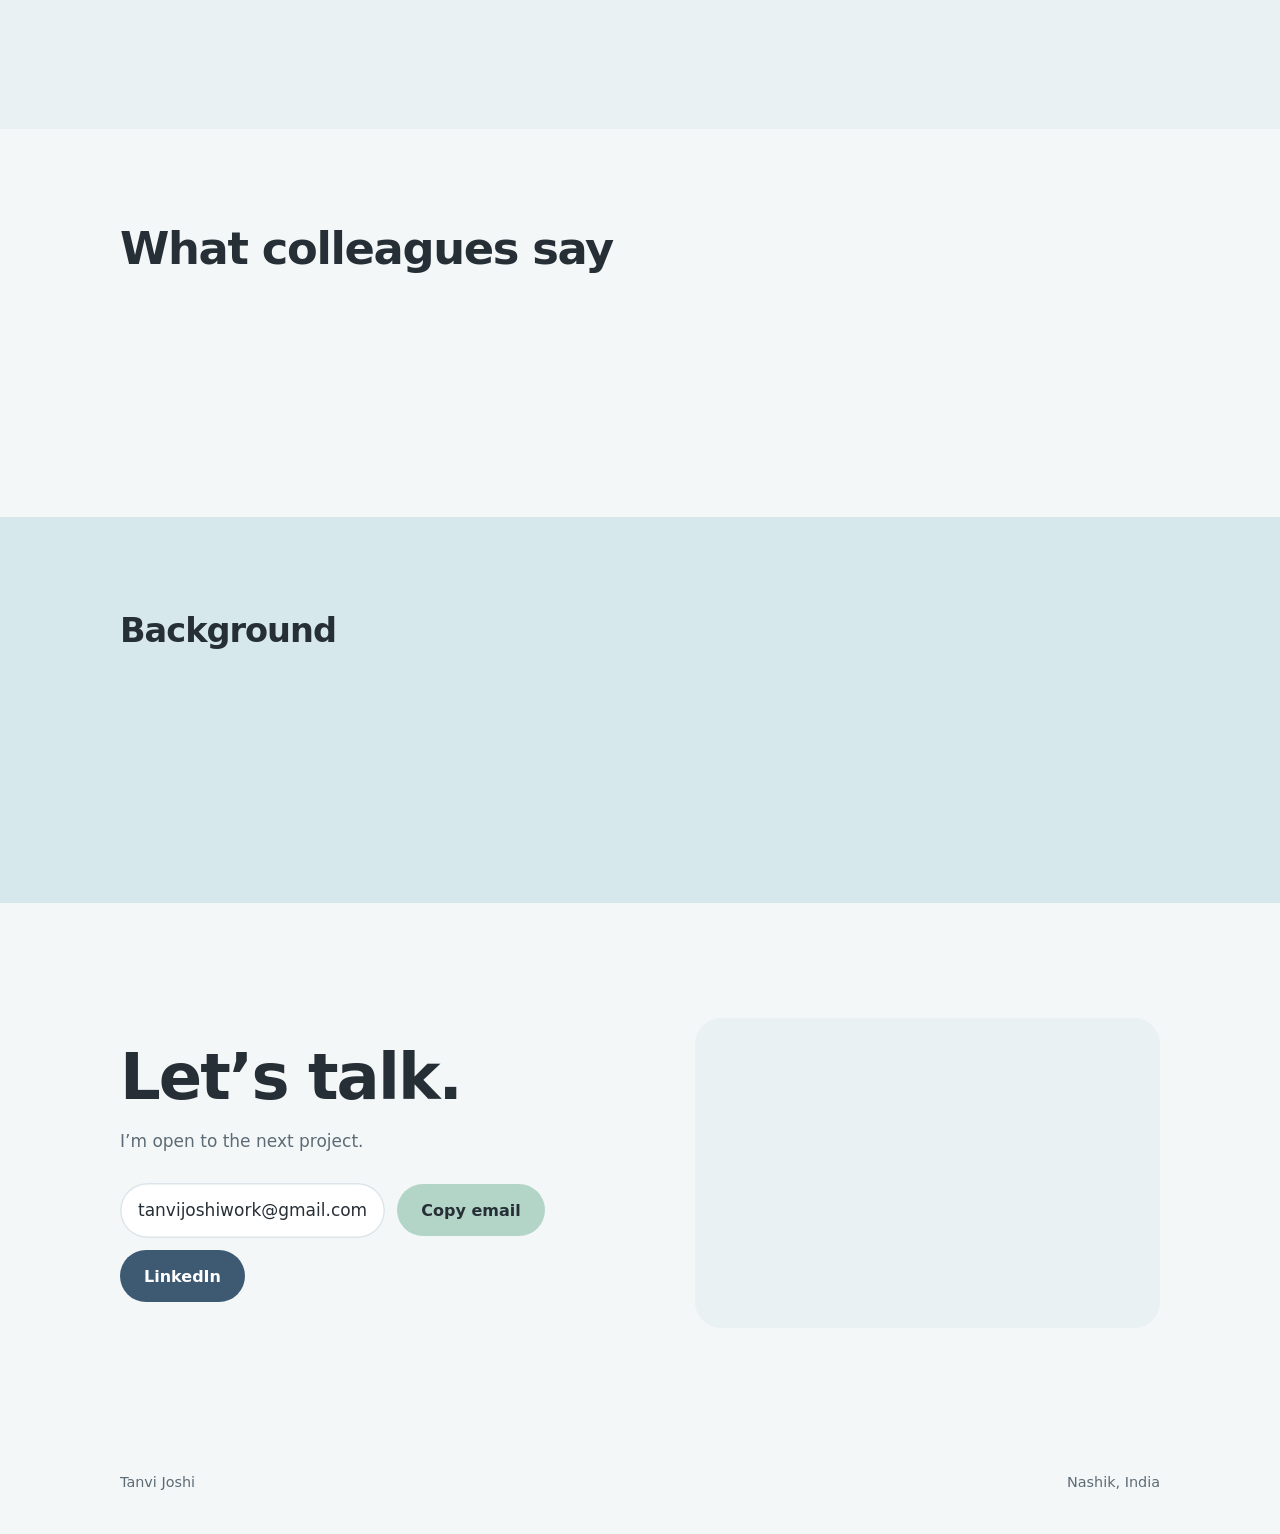
==== commit 91a89192: "Add portrait, desk photo and downloadable CV; update LinkedIn figures The opening section now shows " ====
--- a/index.html
+++ b/index.html
@@ -21,11 +21,14 @@
 
 <div data-view="home" class="on">
   <section class="hero">
-    <div class="topbar"><div class="wrap"><a class="btn sm" href="#contact">Contact me</a></div></div>
-    <div class="wrap">
+    <div class="topbar"><div class="wrap"><a class="btn sm" href="#contact">Contact me</a><a class="btn blue sm" href="Tanvi-Joshi-CV.pdf" download>Download CV <svg viewBox="0 0 16 16" aria-hidden="true"><path d="M8 3v8.5M4 8l4 4 4-4M3.5 13.5h9" fill="none" stroke="currentColor" stroke-width="1.8" stroke-linecap="round" stroke-linejoin="round"/></svg></a></div></div>
+    <div class="wrap hero-grid">
+    <div>
     <h1>Tanvi Joshi</h1>
     <p class="role">Corporate Affairs &amp; Employee Engagement Lead <span>Master Components Limited</span></p>
     <p class="pitch">When a company grows, new work appears that doesn’t belong to any one team yet. I’m drawn to that work. I start by asking questions, learn the subject properly, and build it with the people involved until it runs on its own.</p>
+    </div>
+    <figure class="portrait"><img src="img/tanvi-portrait.jpg" alt="Tanvi Joshi, smiling, in a dark blazer" width="900" height="1002"></figure>
   </div></section>
 
   <section class="method" aria-labelledby="mh"><div class="wrap">
@@ -49,7 +52,7 @@
     <h2 id="ch">Projects</h2>
     <p class="lead">All three are at Master Components Limited, where I have worked since January 2025.</p>
     <div class="pgrid">
-      <article class="pcard"><h3>Branding &amp; Corporate Storytelling</h3><p class="gapline">The company’s story wasn’t being told.</p><p class="metric"><b>100 to 1,000+</b><span>LinkedIn followers</span></p><a class="btn" href="#brand" data-go="brand">Open project <svg viewBox="0 0 16 16" aria-hidden="true"><path d="M6 3.5L10.5 8 6 12.5" fill="none" stroke="currentColor" stroke-width="1.8" stroke-linecap="round" stroke-linejoin="round"/></svg></a></article>
+      <article class="pcard"><h3>Branding &amp; Corporate Storytelling</h3><p class="gapline">The company’s story wasn’t being told.</p><p class="metric"><b>100 to 1,300+</b><span>LinkedIn followers</span></p><a class="btn" href="#brand" data-go="brand">Open project <svg viewBox="0 0 16 16" aria-hidden="true"><path d="M6 3.5L10.5 8 6 12.5" fill="none" stroke="currentColor" stroke-width="1.8" stroke-linecap="round" stroke-linejoin="round"/></svg></a></article>
       <article class="pcard"><h3>Employee Engagement &amp; Culture Building</h3><p class="gapline">People had HR, but no engagement.</p><p class="metric"><b>95%</b><span>of employees take part</span></p><a class="btn" href="#engagement" data-go="engagement">Open project <svg viewBox="0 0 16 16" aria-hidden="true"><path d="M6 3.5L10.5 8 6 12.5" fill="none" stroke="currentColor" stroke-width="1.8" stroke-linecap="round" stroke-linejoin="round"/></svg></a></article>
       <article class="pcard"><h3>ESG Strategy &amp; Implementation</h3><p class="gapline">ESG had no owner.</p><p class="metric"><b>40 to 55</b><span>EcoVadis score in one cycle</span></p><a class="btn" href="#esg" data-go="esg">Open project <svg viewBox="0 0 16 16" aria-hidden="true"><path d="M6 3.5L10.5 8 6 12.5" fill="none" stroke="currentColor" stroke-width="1.8" stroke-linecap="round" stroke-linejoin="round"/></svg></a></article>
     </div>
@@ -102,12 +105,16 @@
   </div></section>
 
   <section class="contact" id="contact" aria-labelledby="kh"><div class="wrap">
+    <div class="contact-grid"><div>
     <h2 id="kh">Let’s talk.</h2>
     <p>I’m open to the next project.</p>
     <div class="cta">
       <span class="addr" id="email">tanvijoshiwork@gmail.com</span>
       <button class="btn" type="button" id="copy">Copy email</button>
       <a class="btn blue" href="https://linkedin.com/in/tanvi-joshi-b106b91aa" target="_blank" rel="noopener noreferrer">LinkedIn</a>
+    </div>
+  </div>
+    <figure class="desk"><img src="img/tanvi-desk.jpg" alt="Tanvi Joshi working on a laptop at her desk" loading="lazy" width="1500" height="1000"></figure>
     </div>
   </div></section>
 </div>
@@ -130,7 +137,7 @@
   </div></section>
   <section class="wrap gaps">
     <article class="gap">
-      <dl class="rows"><div class="row"><dt>What I noticed</dt><dd>A 27-year journey from a partnership to a listed company, and nobody telling it.</dd></div><div class="row"><dt>Why it mattered</dt><dd>A listed company has shareholders, customers and suppliers who need to know where it came from and where it’s going. So do the people deciding whether to partner with it or apply for a job there.</dd></div><div class="row"><dt>What I did</dt><dd><ul><li>Rebuilt the brand around the journey: story, vision, mission, colours and tone</li><li>Revamped the website and the leadership’s visiting cards</li><li>Turned LinkedIn into the place where shareholders, customers and partners follow the business</li><li>Designed and reviewed the entire annual report with the Company Secretary’s team</li><li>Built 30+ leadership decks, including the AGM deck</li></ul></dd></div><div class="row"><dt>Measured by</dt><dd><ul class="measures"><li><b>+40%</b> website traffic after the relaunch</li><li><b>100 to 1,000+</b> LinkedIn followers</li></ul></dd></div></dl>
+      <dl class="rows"><div class="row"><dt>What I noticed</dt><dd>A 27-year journey from a partnership to a listed company, and nobody telling it.</dd></div><div class="row"><dt>Why it mattered</dt><dd>A listed company has shareholders, customers and suppliers who need to know where it came from and where it’s going. So do the people deciding whether to partner with it or apply for a job there.</dd></div><div class="row"><dt>What I did</dt><dd><ul><li>Rebuilt the brand around the journey: story, vision, mission, colours and tone</li><li>Revamped the website and the leadership’s visiting cards</li><li>Turned LinkedIn into the place where shareholders, customers and partners follow the business</li><li>Designed and reviewed the entire annual report with the Company Secretary’s team</li><li>Built 30+ leadership decks, including the AGM deck</li></ul></dd></div><div class="row"><dt>Measured by</dt><dd><ul class="measures"><li><b>100,000+</b> LinkedIn impressions in 2025</li><li><b>100 to 1,300+</b> LinkedIn followers</li></ul></dd></div></dl>
       <div class="proof"><figure class="shot"><img src="img/web.jpg" alt="The redesigned Master Group website home page" loading="lazy"><figcaption>The relaunched website, <a href="https://master-group.in" target="_blank" rel="noopener noreferrer">master-group.in</a></figcaption></figure></div>
       <p class="effect"><b>What changed for the company</b>The company now tells one story everywhere: on its website, on LinkedIn and in its annual report. Shareholders, customers and partners can follow what the business is doing.</p>
     </article>
--- a/site.css
+++ b/site.css
@@ -34,6 +34,9 @@
 /* home */
 .hero{padding-block:clamp(48px,8vw,96px);min-height:100svh;display:flex;flex-direction:column;justify-content:center}
 .hero>.wrap{width:100%}
+.hero-grid{display:grid;grid-template-columns:minmax(0,1.55fr) minmax(0,1fr);gap:clamp(28px,5vw,72px);align-items:center}
+.portrait img{display:block;width:100%;height:auto;aspect-ratio:4/5;object-fit:cover;object-position:50% 12%;border-radius:26px;background:var(--band)}
+@media (max-width:860px){.hero-grid{grid-template-columns:1fr;gap:22px}.portrait{order:-1;width:128px}.portrait img{aspect-ratio:1;border-radius:24px;object-position:50% 10%}}
 .hero{position:relative}
 .topbar{position:absolute;top:calc(18px + env(safe-area-inset-top,0px));left:0;right:0}
 .topbar .wrap{display:flex;justify-content:flex-end;gap:10px;flex-wrap:wrap}
@@ -105,6 +108,9 @@
 .contact{padding-block:clamp(64px,9vw,120px)}
 .contact h2{font-size:clamp(2.2rem,6vw,4rem);font-weight:800;max-width:16ch}
 .contact p{color:var(--muted);margin-top:16px;max-width:52ch}
+.contact-grid{display:grid;grid-template-columns:minmax(0,1.1fr) minmax(0,1fr);gap:clamp(28px,5vw,64px);align-items:center}
+.desk img{display:block;width:100%;height:auto;aspect-ratio:3/2;object-fit:cover;object-position:35% 50%;border-radius:26px;background:var(--band)}
+@media (max-width:860px){.contact-grid{grid-template-columns:1fr}}
 .cta{display:flex;flex-wrap:wrap;gap:12px;align-items:center;margin-top:28px}
 .addr{padding:14px 18px;border-radius:999px;background:var(--surface);box-shadow:inset 0 0 0 1.5px var(--line);user-select:all;overflow-wrap:anywhere}
 footer{padding-block:28px 40px;color:var(--muted);font-size:.9rem}
@@ -194,13 +200,14 @@
 html.js [data-view].on{display:block;animation:in 420ms var(--ease) both}
 @keyframes in{from{opacity:0;transform:translateY(12px)}to{opacity:1;transform:none}}
 /* motion: hero lines arrive in order, sections rise as they are reached, numbers count up once */
-html.js .hero h1,html.js .hero .role,html.js .hero .pitch{animation:in 700ms var(--ease) both}
+html.js .hero h1,html.js .hero .role,html.js .hero .pitch,html.js .portrait{animation:in 700ms var(--ease) both}
+html.js .portrait{animation-delay:200ms}
 html.js .hero .role{animation-delay:120ms}
 html.js .hero .pitch{animation-delay:240ms}
 html.js .rv{opacity:0;transform:translateY(18px);transition:opacity 600ms var(--ease),transform 600ms var(--ease)}
 html.js .rv.in{opacity:1;transform:none}
 .measures b,.heads b{font-variant-numeric:tabular-nums}
-@media (prefers-reduced-motion:reduce){html{scroll-behavior:auto}.s-track{scroll-behavior:auto}html.js [data-view].on,html.js .eg-item.on,html.js .hero h1,html.js .hero .role,html.js .hero .pitch{animation:none}html.js .rv{opacity:1;transform:none;transition:none}.btn,.s-btn,.step,.rail-links a{transition:none}}
+@media (prefers-reduced-motion:reduce){html{scroll-behavior:auto}.s-track{scroll-behavior:auto}html.js [data-view].on,html.js .eg-item.on,html.js .hero h1,html.js .hero .role,html.js .hero .pitch,html.js .portrait{animation:none}html.js .rv{opacity:1;transform:none;transition:none}.btn,.s-btn,.step,.rail-links a{transition:none}}
 
 img.op40{object-position:50% 40%}
 img.op45{object-position:50% 45%}
